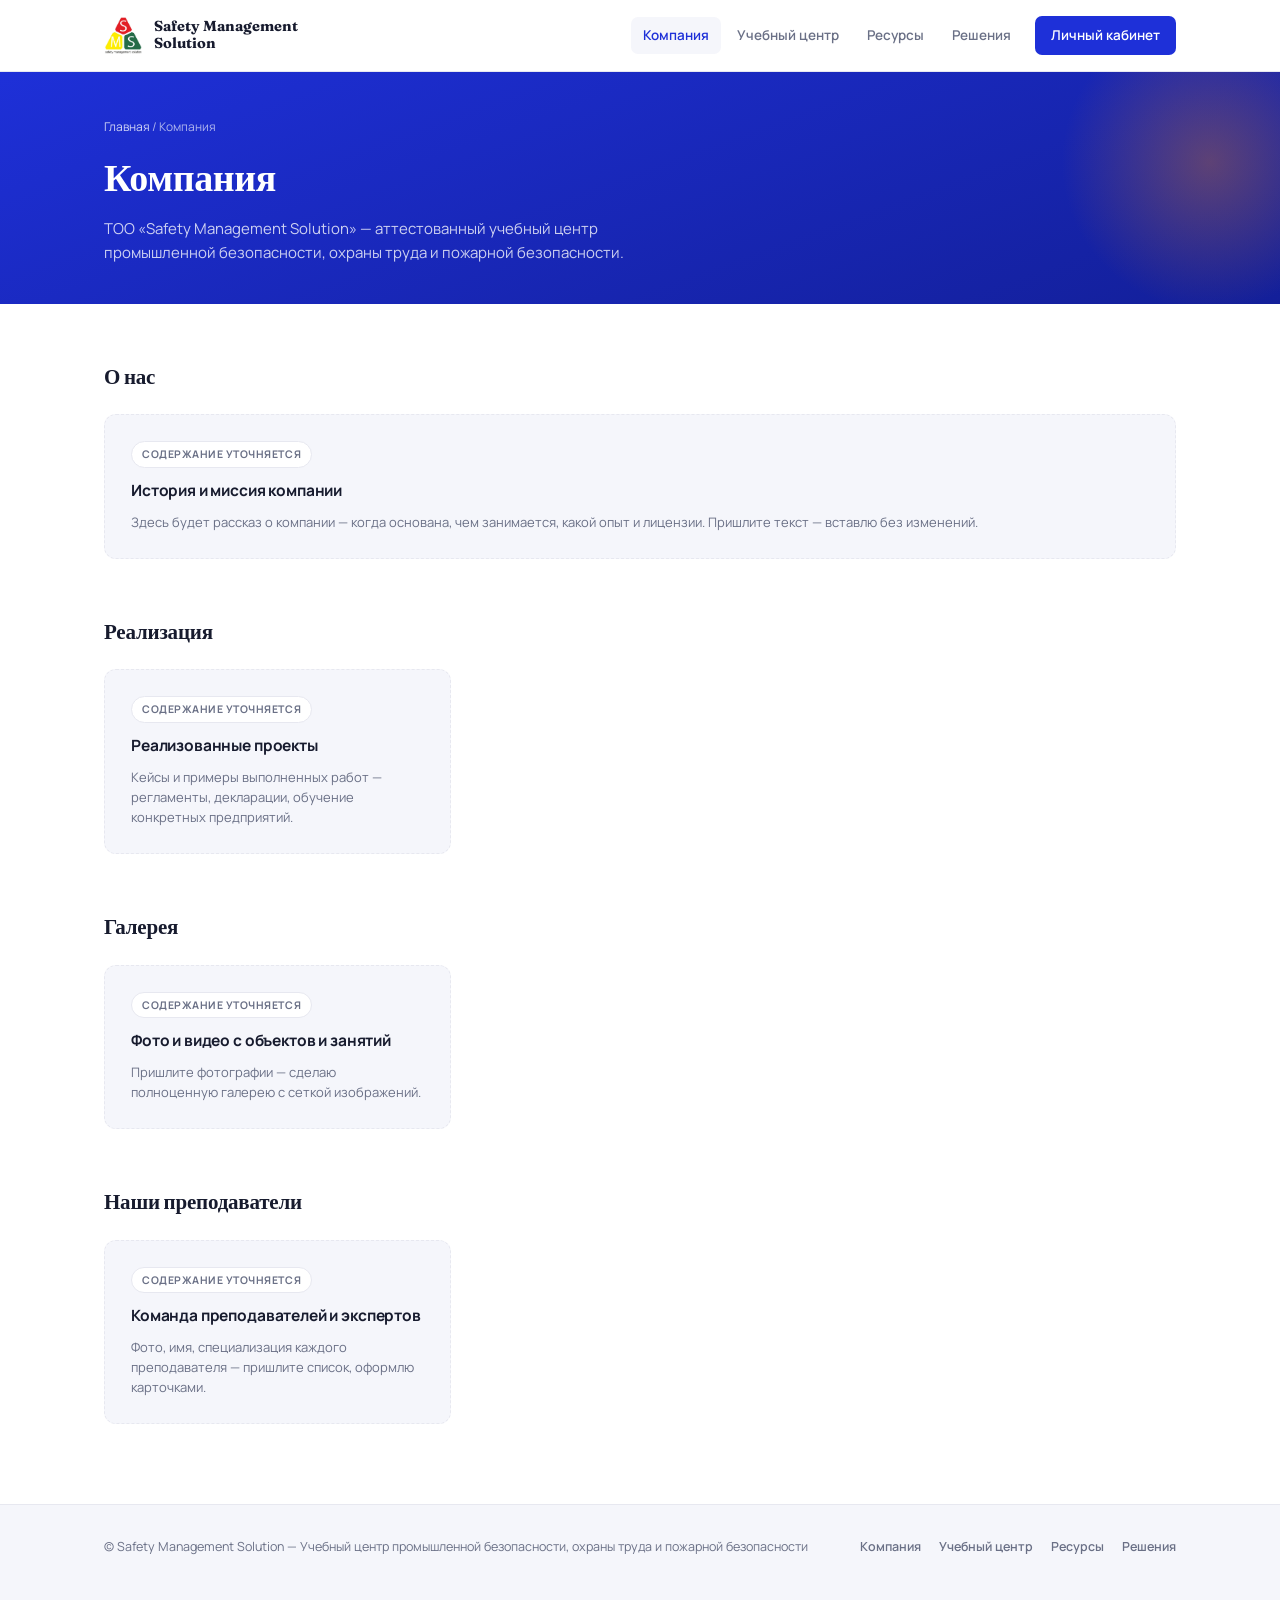
==== company.html @ e5820cb4 "Add files via upload" ====
<!DOCTYPE html>
<html lang="ru">
<head>
<meta charset="UTF-8">
<meta name="viewport" content="width=device-width, initial-scale=1.0">
<title>Компания — Safety Management Solution</title>
<link rel="preconnect" href="https://fonts.googleapis.com">
<link rel="preconnect" href="https://fonts.gstatic.com" crossorigin>
<link href="https://fonts.googleapis.com/css2?family=Manrope:wght@400;500;600;700;800&family=Fraunces:opsz,wght@9..144,600;9..144,700&display=swap" rel="stylesheet">
<link rel="stylesheet" href="styles.css">
</head>
<body>

<header>
  <div class="wrap">
    <a class="brand" href="index.html">
      <img class="brand-mark" src="logo.jpg" alt="Safety Management Solution">
      <span class="brand-name">Safety Management<br>Solution</span>
    </a>
    <button class="burger" onclick="document.querySelector('nav.main-nav').classList.toggle('open')" aria-label="Меню">
      <svg viewBox="0 0 24 24" fill="none" stroke="currentColor" stroke-width="2"><path d="M3 6h18M3 12h18M3 18h18" stroke-linecap="round"/></svg>
    </button>
    <nav class="main-nav">
      <a href="company.html" class="active">Компания</a>
      <a href="courses.html">Учебный центр</a>
      <a href="resources.html">Ресурсы</a>
      <a href="solutions.html">Решения</a>
      <a class="nav-cta" href="https://cute-pithivier-b7ec21.netlify.app" target="_blank">Личный кабинет</a>
    </nav>
  </div>
</header>

<section class="page-hero">
  <div class="wrap">
    <div class="breadcrumb"><a href="index.html">Главная</a> / Компания</div>
    <h1>Компания</h1>
    <p>ТОО «Safety Management Solution» — аттестованный учебный центр промышленной безопасности, охраны труда и пожарной безопасности.</p>
  </div>
</section>

<main class="wrap">

  <div class="content-section">
    <div class="content-section-head"><h2>О нас</h2></div>
    <div class="placeholder-card">
      <span class="tag">Содержание уточняется</span>
      <h3>История и миссия компании</h3>
      <p>Здесь будет рассказ о компании — когда основана, чем занимается, какой опыт и лицензии. Пришлите текст — вставлю без изменений.</p>
    </div>
  </div>

  <div class="content-section">
    <div class="content-section-head"><h2>Реализация</h2></div>
    <div class="placeholder-grid">
      <div class="placeholder-card">
        <span class="tag">Содержание уточняется</span>
        <h3>Реализованные проекты</h3>
        <p>Кейсы и примеры выполненных работ — регламенты, декларации, обучение конкретных предприятий.</p>
      </div>
    </div>
  </div>

  <div class="content-section">
    <div class="content-section-head"><h2>Галерея</h2></div>
    <div class="placeholder-grid">
      <div class="placeholder-card">
        <span class="tag">Содержание уточняется</span>
        <h3>Фото и видео с объектов и занятий</h3>
        <p>Пришлите фотографии — сделаю полноценную галерею с сеткой изображений.</p>
      </div>
    </div>
  </div>

  <div class="content-section">
    <div class="content-section-head"><h2>Наши преподаватели</h2></div>
    <div class="placeholder-grid">
      <div class="placeholder-card">
        <span class="tag">Содержание уточняется</span>
        <h3>Команда преподавателей и экспертов</h3>
        <p>Фото, имя, специализация каждого преподавателя — пришлите список, оформлю карточками.</p>
      </div>
    </div>
  </div>

</main>

<footer>
  <div class="wrap">
    <p>© Safety Management Solution — Учебный центр промышленной безопасности, охраны труда и пожарной безопасности</p>
    <div class="foot-links">
      <a href="company.html">Компания</a>
      <a href="courses.html">Учебный центр</a>
      <a href="resources.html">Ресурсы</a>
      <a href="solutions.html">Решения</a>
    </div>
  </div>
</footer>

</body>
</html>
---- styles.css ----
/* ============================================================
   Safety Management Solution — общий стиль сайта
   Один файл на все страницы: index, courses, company, resources, solutions
   ============================================================ */

:root {
  --blue: #1E30D8;
  --blue-deep: #131F99;
  --orange: #F5820A;
  --orange-soft: #FFEAD1;
  --ink: #171B2E;
  --muted: #6A7086;
  --line: #E7E8F0;
  --paper: #FFFFFF;
  --cloud: #F5F6FB;
  --ready: #1C9A5B;
  --ready-bg: #E4F7ED;
  --pending: #E07A1C;
  --pending-bg: #FEF1E2;
}
* { box-sizing: border-box; }
html { scroll-behavior: smooth; }
body { margin: 0; background: var(--paper); color: var(--ink); font-family: 'Manrope', sans-serif; line-height: 1.55; }
h1, h2, h3, .display { font-family: 'Fraunces', serif; font-weight: 700; letter-spacing: -0.01em; }
a { color: inherit; }
.wrap { max-width: 1120px; margin: 0 auto; padding: 0 24px; }
::selection { background: var(--orange-soft); }

/* ---------- header / nav ---------- */
header { border-bottom: 1px solid var(--line); padding: 16px 0; position: sticky; top: 0; background: rgba(255,255,255,0.94); backdrop-filter: blur(10px); z-index: 30; }
header .wrap { display: flex; align-items: center; justify-content: space-between; gap: 12px; }
.brand { display: flex; align-items: center; gap: 12px; text-decoration: none; }
.brand-mark { width: 38px; height: 38px; flex-shrink: 0; object-fit: contain; }
.brand-name { font-family: 'Fraunces', serif; font-size: 14.5px; font-weight: 700; line-height: 1.2; color: var(--ink); }

nav.main-nav { display: flex; align-items: center; gap: 4px; }
nav.main-nav > a { font-size: 13.5px; color: var(--muted); text-decoration: none; font-weight: 600; padding: 8px 12px; border-radius: 7px; }
nav.main-nav > a:hover, nav.main-nav > a.active { color: var(--blue); background: var(--cloud); }
.nav-cta { background: var(--blue) !important; color: #fff !important; padding: 9px 16px !important; margin-left: 8px; }
.nav-cta:hover { background: var(--blue-deep) !important; }
.burger { display: none; background: none; border: none; cursor: pointer; padding: 6px; }
.burger svg { width: 24px; height: 24px; color: var(--ink); }

@media (max-width: 860px) {
  nav.main-nav { display: none; position: absolute; top: 100%; left: 0; right: 0; background: #fff; border-bottom: 1px solid var(--line); flex-direction: column; align-items: stretch; padding: 10px; box-shadow: 0 12px 24px rgba(23,27,46,0.08); }
  nav.main-nav.open { display: flex; }
  nav.main-nav > a { padding: 12px 14px; }
  .nav-cta { margin-left: 0; text-align: center; }
  .burger { display: block; }
}

/* ---------- page header (for sub-pages) ---------- */
.page-hero { padding: 46px 0 40px; background: linear-gradient(160deg, var(--blue) 0%, var(--blue-deep) 100%); color: #fff; position: relative; overflow: hidden; }
.page-hero::before { content: ""; position: absolute; top: -60px; right: -80px; width: 300px; height: 300px; border-radius: 50%; background: radial-gradient(circle, rgba(245,130,10,0.32) 0%, transparent 70%); }
.page-hero .wrap { position: relative; }
.breadcrumb { font-size: 12px; color: rgba(255,255,255,0.65); margin-bottom: 12px; }
.breadcrumb a { text-decoration: none; color: rgba(255,255,255,0.8); }
.page-hero h1 { color: #fff; font-size: clamp(26px, 3.6vw, 38px); margin: 0 0 10px; }
.page-hero p { color: rgba(255,255,255,0.78); font-size: 15px; max-width: 560px; margin: 0; }

/* ---------- hero (home) ---------- */
.hero { padding: 64px 0 60px; position: relative; overflow: hidden; background: linear-gradient(160deg, var(--blue) 0%, var(--blue-deep) 100%); color: #fff; }
.hero::before { content: ""; position: absolute; top: -60px; right: -80px; width: 340px; height: 340px; border-radius: 50%; background: radial-gradient(circle, rgba(245,130,10,0.35) 0%, transparent 70%); }
.hero-grid { display: grid; grid-template-columns: 1.4fr 0.6fr; gap: 40px; align-items: center; position: relative; }
.hero-eyebrow { display: inline-flex; align-items: center; gap: 8px; font-size: 12px; font-weight: 700; letter-spacing: 0.05em; text-transform: uppercase; color: var(--orange); background: rgba(245,130,10,0.16); padding: 6px 13px; border-radius: 20px; margin-bottom: 20px; }
.hero h1 { font-size: clamp(26px, 3.6vw, 40px); line-height: 1.16; margin: 0 0 18px; color: #fff; }
.hero h1 em { font-style: normal; color: var(--orange); }
.hero p.lede { font-size: 16px; color: rgba(255,255,255,0.82); max-width: 500px; margin: 0; }
.hero-stats { display: flex; gap: 36px; margin-top: 36px; flex-wrap: wrap; }
.hero-stat .num { font-family: 'Fraunces', serif; font-size: 28px; color: var(--orange); display: block; }
.hero-stat .label { font-size: 11.5px; color: rgba(255,255,255,0.7); }
.hero-badge { background: rgba(255,255,255,0.08); border: 1px solid rgba(255,255,255,0.18); border-radius: 16px; padding: 26px; backdrop-filter: blur(6px); }
.hero-badge .lang-list { display: flex; flex-wrap: wrap; gap: 6px; margin-top: 12px; }
.hero-badge .lang-chip { font-size: 11px; font-weight: 700; background: rgba(255,255,255,0.14); padding: 4px 9px; border-radius: 6px; }
.hero-badge h3 { color: #fff; font-size: 14px; margin: 0 0 4px; }
.hero-badge p { color: rgba(255,255,255,0.7); font-size: 12.5px; margin: 0; }

/* ---------- section nav cards (home) ---------- */
.section-nav { margin-top: 60px; }
.section-nav-grid { display: grid; grid-template-columns: repeat(auto-fill, minmax(260px, 1fr)); gap: 16px; }
.section-card { background: var(--cloud); border: 1px solid var(--line); border-radius: 14px; padding: 24px; text-decoration: none; color: var(--ink); display: flex; flex-direction: column; gap: 12px; transition: transform 0.2s ease, box-shadow 0.2s ease, border-color 0.2s ease; }
.section-card:hover { transform: translateY(-3px); box-shadow: 0 14px 30px rgba(23,27,46,0.10); border-color: var(--blue); }
.section-card .icon { width: 42px; height: 42px; border-radius: 10px; display: flex; align-items: center; justify-content: center; background: var(--orange-soft); color: var(--orange); }
.section-card .icon svg { width: 21px; height: 21px; }
.section-card h3 { font-size: 16.5px; margin: 0; }
.section-card p { font-size: 13px; color: var(--muted); margin: 0; }
.section-card .go { font-size: 12.5px; font-weight: 700; color: var(--blue); margin-top: auto; }

/* ---------- legend ---------- */
.legend { display: flex; gap: 22px; padding: 28px 0 4px; flex-wrap: wrap; }
.legend-item { display: flex; align-items: center; gap: 8px; font-size: 12.5px; color: var(--muted); font-weight: 600; }
.dot { width: 8px; height: 8px; border-radius: 50%; }
.dot.ready { background: var(--ready); }
.dot.pending { background: var(--pending); }

/* ---------- category ---------- */
.category { margin-top: 56px; }
.category-head { display: flex; align-items: center; gap: 14px; margin-bottom: 4px; }
.category-icon { width: 40px; height: 40px; flex-shrink: 0; border-radius: 10px; display: flex; align-items: center; justify-content: center; background: var(--orange-soft); color: var(--orange); }
.category-icon svg { width: 20px; height: 20px; }
.category-head h2 { font-size: 21px; margin: 0; color: var(--ink); }
.category-head .count { font-size: 12px; color: var(--muted); margin-left: auto; white-space: nowrap; font-weight: 600; }
.category-desc { color: var(--muted); font-size: 13.5px; margin: 8px 0 22px 54px; }

.course-grid { display: grid; grid-template-columns: repeat(auto-fill, minmax(300px, 1fr)); gap: 16px; }
.course-card { background: var(--cloud); border: 1px solid var(--line); border-radius: 12px; padding: 22px; display: flex; flex-direction: column; gap: 13px; position: relative; transition: transform 0.2s ease, box-shadow 0.2s ease, border-color 0.2s ease; }
.course-card:hover { transform: translateY(-3px); box-shadow: 0 14px 30px rgba(23,27,46,0.10); border-color: var(--blue); }
.course-card.is-ready { background: #fff; border-color: rgba(28,154,91,0.25); }
.course-card.is-ready:hover { border-color: var(--ready); box-shadow: 0 14px 30px rgba(28,154,91,0.14); }
.status-badge { align-self: flex-start; font-size: 10.5px; font-weight: 700; letter-spacing: 0.05em; text-transform: uppercase; padding: 4px 10px; border-radius: 20px; }
.status-badge.ready { color: var(--ready); background: var(--ready-bg); }
.status-badge.pending { color: var(--pending); background: var(--pending-bg); }
.course-title { font-size: 15px; font-weight: 700; line-height: 1.36; margin: 0; color: var(--ink); }
.course-hours { font-size: 11.5px; color: var(--blue); font-weight: 700; }
.course-actions { display: flex; gap: 8px; margin-top: auto; flex-wrap: wrap; }
.btn { font-family: 'Manrope', sans-serif; font-size: 12.5px; font-weight: 700; text-decoration: none; padding: 10px 15px; border-radius: 7px; display: inline-flex; align-items: center; gap: 6px; cursor: pointer; transition: all 0.15s ease; border: none; }
.btn-blue { background: var(--blue); color: #fff; }
.btn-blue:hover { background: var(--blue-deep); }
.btn-ghost { border: 1.5px solid var(--line); color: var(--ink); background: transparent; }
.btn-ghost:hover { border-color: var(--blue); color: var(--blue); }
.btn-disabled { border: 1.5px dashed var(--line); color: var(--muted); background: transparent; cursor: default; }

/* ---------- content placeholder blocks (Компания / Ресурсы / Решения) ---------- */
.content-section { margin-top: 56px; }
.content-section-head { display: flex; align-items: center; gap: 14px; margin-bottom: 22px; }
.content-section-head h2 { font-size: 21px; margin: 0; }
.placeholder-card { background: var(--cloud); border: 1.5px dashed var(--line); border-radius: 12px; padding: 26px; display: flex; flex-direction: column; gap: 10px; }
.placeholder-card .tag { align-self: flex-start; font-size: 10.5px; font-weight: 700; letter-spacing: 0.05em; text-transform: uppercase; padding: 4px 10px; border-radius: 20px; color: var(--muted); background: #fff; border: 1px solid var(--line); }
.placeholder-card h3 { font-size: 15.5px; margin: 0; font-family: 'Manrope', sans-serif; font-weight: 700; }
.placeholder-card p { font-size: 13px; color: var(--muted); margin: 0; }
.placeholder-grid { display: grid; grid-template-columns: repeat(auto-fill, minmax(260px, 1fr)); gap: 16px; }

/* ---------- materials CTA block ---------- */
.materials-cta { margin-top: 64px; background: var(--ink); color: #fff; border-radius: 16px; padding: 36px; display: flex; justify-content: space-between; align-items: center; gap: 24px; flex-wrap: wrap; }
.materials-cta h3 { color: #fff; margin: 0 0 6px; font-size: 19px; }
.materials-cta p { color: rgba(255,255,255,0.65); margin: 0; font-size: 13.5px; max-width: 480px; }

/* ---------- footer ---------- */
footer { margin-top: 80px; border-top: 1px solid var(--line); padding: 32px 0 48px; background: var(--cloud); }
footer .wrap { display: flex; justify-content: space-between; align-items: center; flex-wrap: wrap; gap: 12px; }
footer p { font-size: 12.5px; color: var(--muted); margin: 0; }
footer .foot-links { display: flex; gap: 18px; flex-wrap: wrap; }
footer .foot-links a { font-size: 12.5px; color: var(--muted); text-decoration: none; font-weight: 600; }
footer .foot-links a:hover { color: var(--blue); }

@media (max-width: 760px) {
  .hero-grid { grid-template-columns: 1fr; }
  .category-desc { margin-left: 0; }
}
@media (max-width: 600px) {
  .hero, .page-hero { padding: 40px 0 34px; }
  .course-grid, .placeholder-grid, .section-nav-grid { grid-template-columns: 1fr; }
  .materials-cta { flex-direction: column; align-items: flex-start; text-align: left; }
}
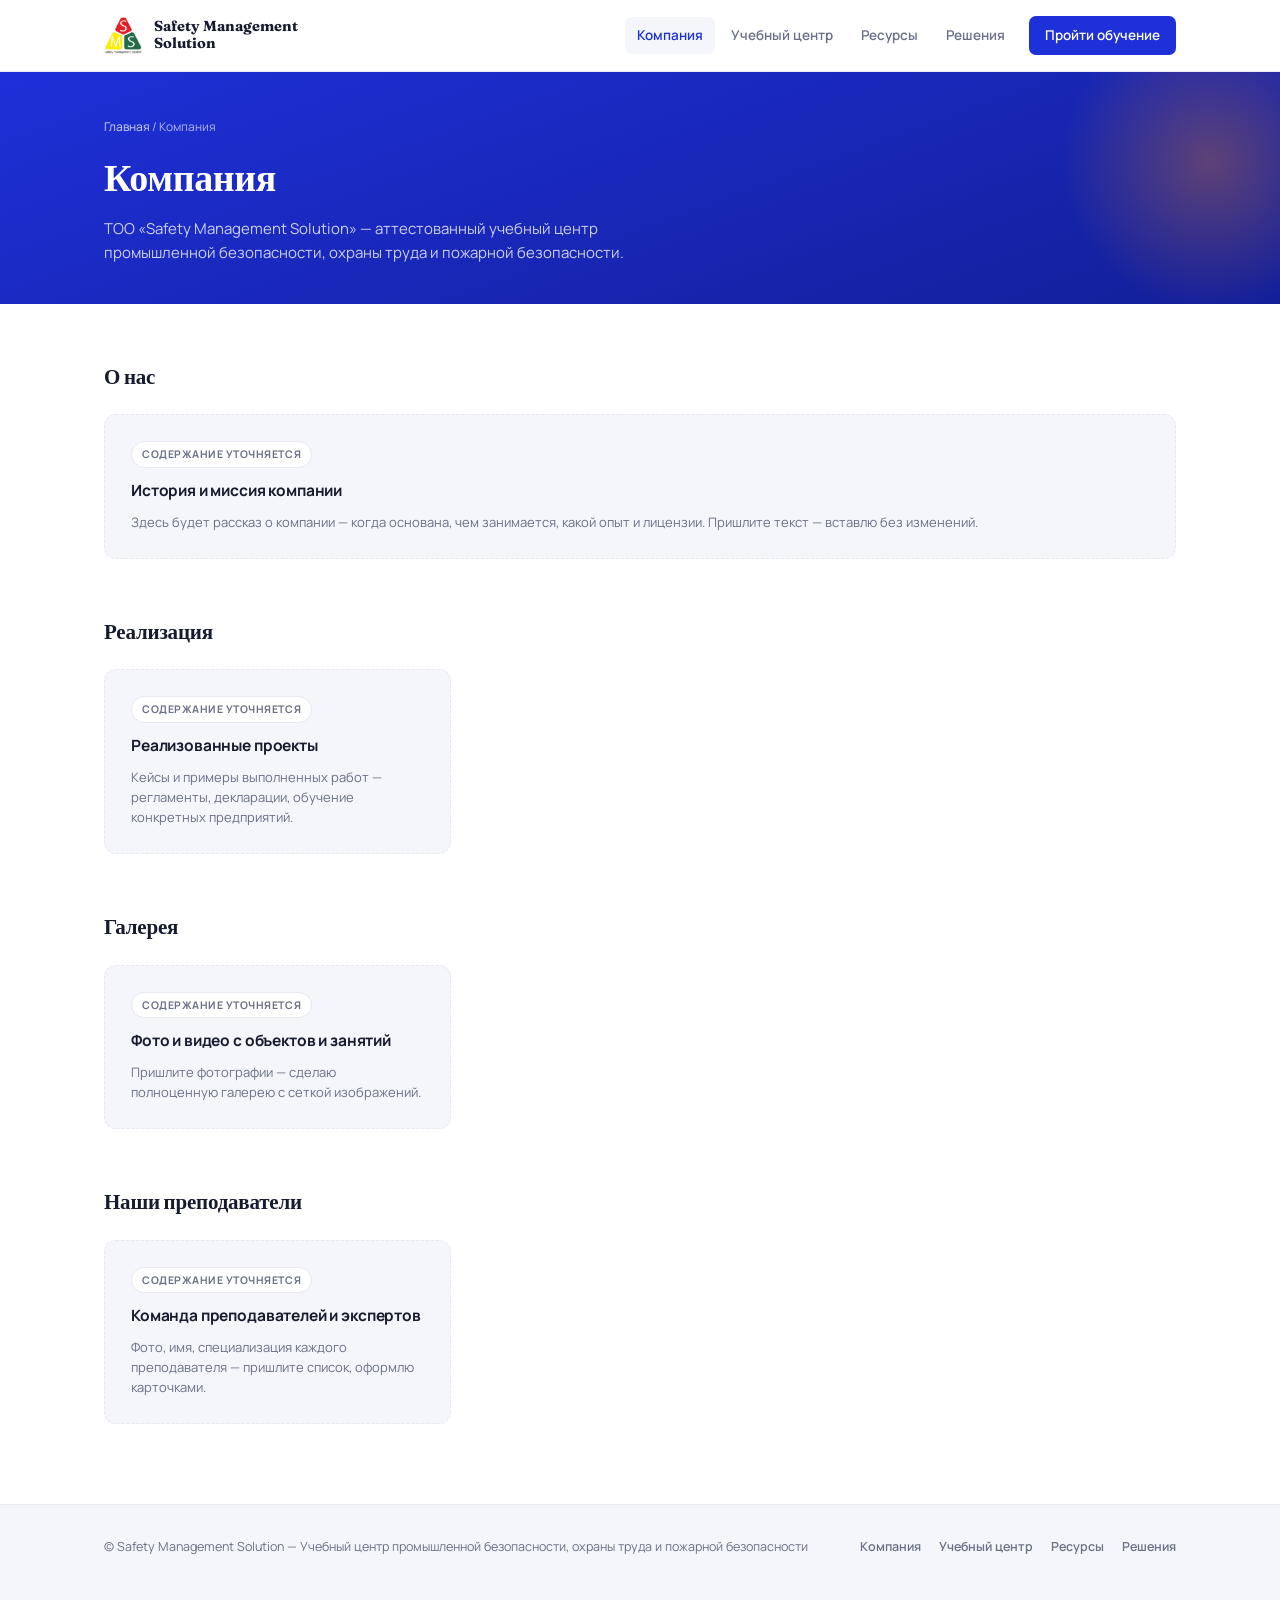
==== commit 6255585b: "Update company.html" ====
--- a/company.html
+++ b/company.html
@@ -25,7 +25,7 @@
       <a href="courses.html">Учебный центр</a>
       <a href="resources.html">Ресурсы</a>
       <a href="solutions.html">Решения</a>
-      <a class="nav-cta" href="https://cute-pithivier-b7ec21.netlify.app" target="_blank">Личный кабинет</a>
+      <a class="nav-cta" href="courses.html">Пройти обучение</a>
     </nav>
   </div>
 </header>
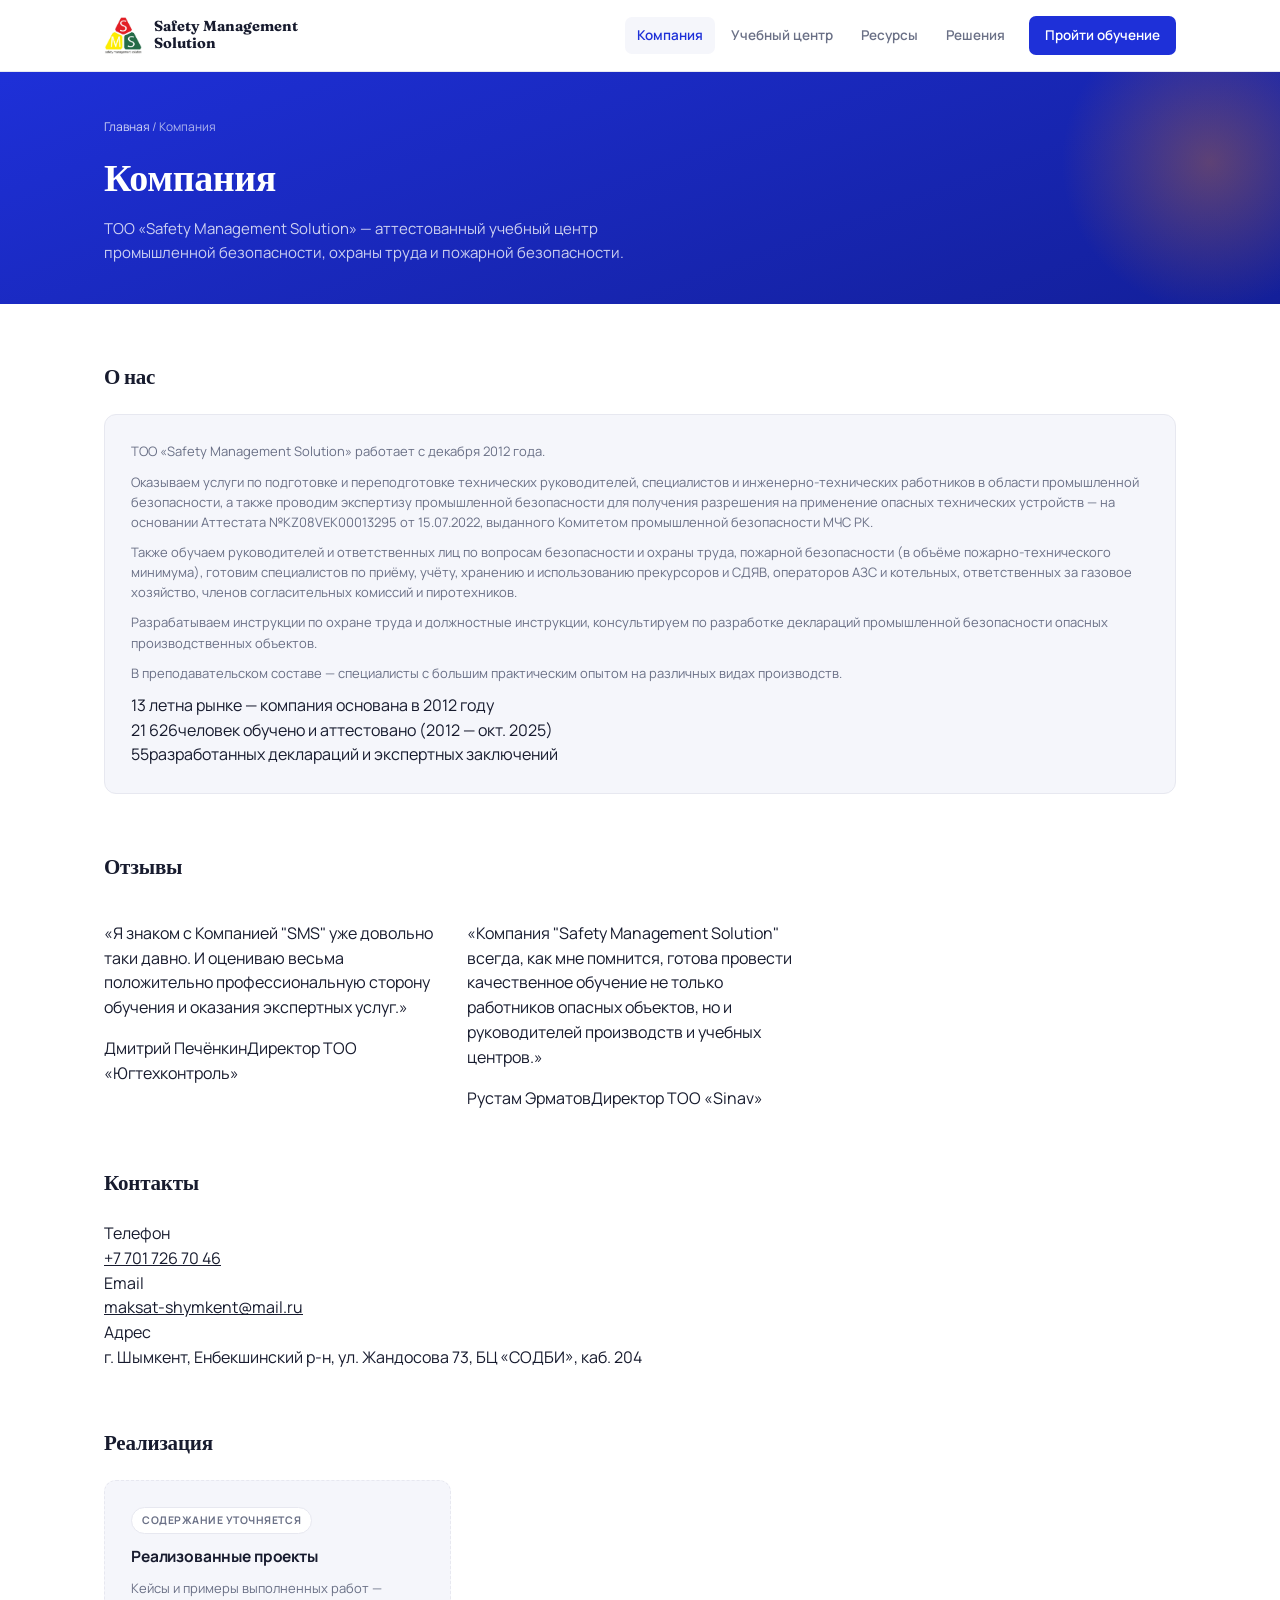
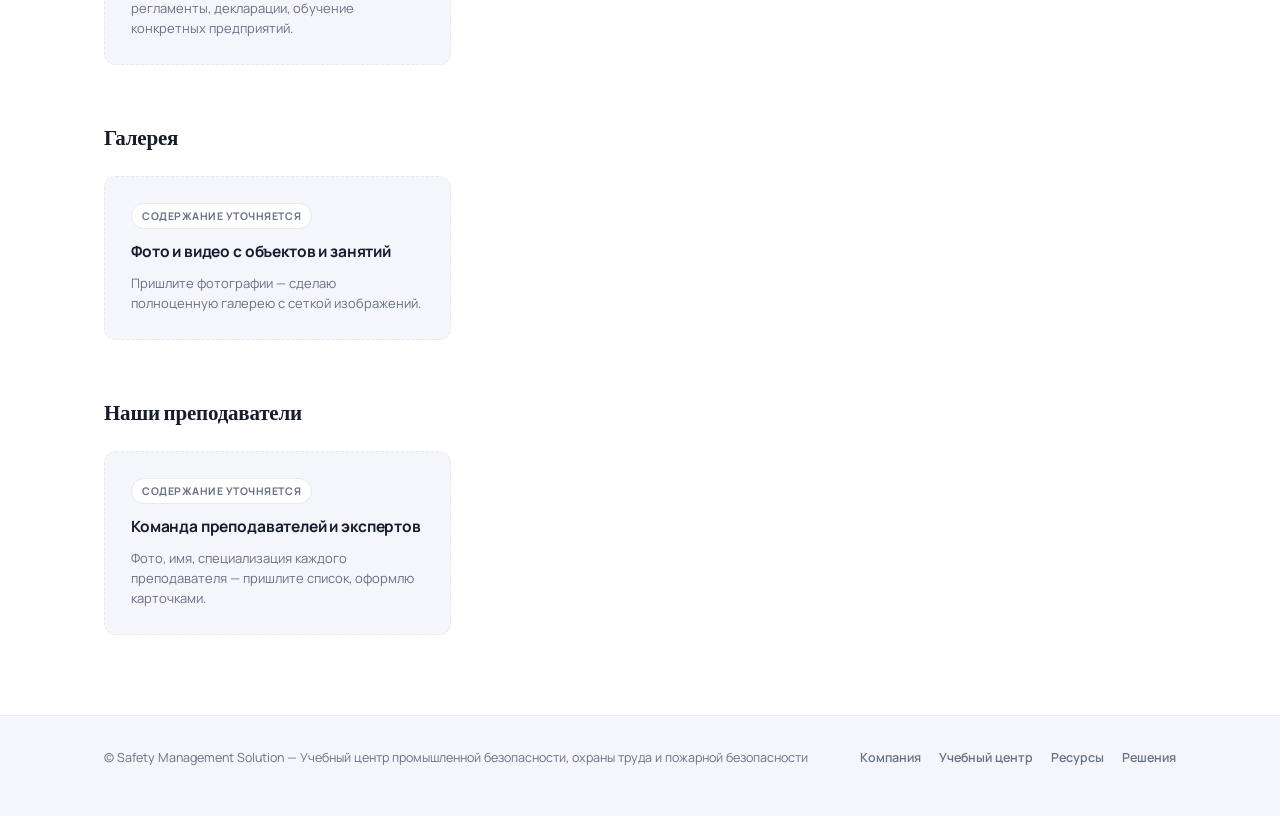
==== commit c4486029: "Update company.html" ====
--- a/company.html
+++ b/company.html
@@ -42,10 +42,40 @@
 
   <div class="content-section">
     <div class="content-section-head"><h2>О нас</h2></div>
-    <div class="placeholder-card">
-      <span class="tag">Содержание уточняется</span>
-      <h3>История и миссия компании</h3>
-      <p>Здесь будет рассказ о компании — когда основана, чем занимается, какой опыт и лицензии. Пришлите текст — вставлю без изменений.</p>
+    <div class="placeholder-card" style="border-style:solid;">
+      <p>ТОО «Safety Management Solution» работает с декабря 2012 года.</p>
+      <p>Оказываем услуги по подготовке и переподготовке технических руководителей, специалистов и инженерно-технических работников в области промышленной безопасности, а также проводим экспертизу промышленной безопасности для получения разрешения на применение опасных технических устройств — на основании Аттестата №KZ08VEK00013295 от 15.07.2022, выданного Комитетом промышленной безопасности МЧС РК.</p>
+      <p>Также обучаем руководителей и ответственных лиц по вопросам безопасности и охраны труда, пожарной безопасности (в объёме пожарно-технического минимума), готовим специалистов по приёму, учёту, хранению и использованию прекурсоров и СДЯВ, операторов АЗС и котельных, ответственных за газовое хозяйство, членов согласительных комиссий и пиротехников.</p>
+      <p>Разрабатываем инструкции по охране труда и должностные инструкции, консультируем по разработке деклараций промышленной безопасности опасных производственных объектов.</p>
+      <p>В преподавательском составе — специалисты с большим практическим опытом на различных видах производств.</p>
+      <div class="about-stats">
+        <div class="about-stat"><span class="num">13 лет</span><span class="label">на рынке — компания основана в 2012 году</span></div>
+        <div class="about-stat"><span class="num">21 626</span><span class="label">человек обучено и аттестовано (2012 — окт. 2025)</span></div>
+        <div class="about-stat"><span class="num">55</span><span class="label">разработанных деклараций и экспертных заключений</span></div>
+      </div>
+    </div>
+  </div>
+
+  <div class="content-section">
+    <div class="content-section-head"><h2>Отзывы</h2></div>
+    <div class="placeholder-grid">
+      <div class="testimonial-card">
+        <p class="quote">«Я знаком с Компанией "SMS" уже довольно таки давно. И оцениваю весьма положительно профессиональную сторону обучения и оказания экспертных услуг.»</p>
+        <div class="testimonial-author"><span class="name">Дмитрий Печёнкин</span><span class="role">Директор ТОО «Югтехконтроль»</span></div>
+      </div>
+      <div class="testimonial-card">
+        <p class="quote">«Компания "Safety Management Solution" всегда, как мне помнится, готова провести качественное обучение не только работников опасных объектов, но и руководителей производств и учебных центров.»</p>
+        <div class="testimonial-author"><span class="name">Рустам Эрматов</span><span class="role">Директор ТОО «Sinav»</span></div>
+      </div>
+    </div>
+  </div>
+
+  <div class="content-section">
+    <div class="content-section-head"><h2>Контакты</h2></div>
+    <div class="contact-grid">
+      <div class="contact-item"><div class="label">Телефон</div><a href="tel:+77017267046">+7 701 726 70 46</a></div>
+      <div class="contact-item"><div class="label">Email</div><a href="mailto:maksat-shymkent@mail.ru">maksat-shymkent@mail.ru</a></div>
+      <div class="contact-item"><div class="label">Адрес</div><span class="value">г. Шымкент, Енбекшинский р-н, ул. Жандосова 73, БЦ «СОДБИ», каб. 204</span></div>
     </div>
   </div>
 
--- a/styles.css
+++ b/styles.css
@@ -38,6 +38,8 @@
 nav.main-nav > a:hover, nav.main-nav > a.active { color: var(--blue); background: var(--cloud); }
 .nav-cta { background: var(--blue) !important; color: #fff !important; padding: 9px 16px !important; margin-left: 8px; }
 .nav-cta:hover { background: var(--blue-deep) !important; }
+.lang-switcher { margin-left: 10px; border: 1.5px solid var(--line); border-radius: 7px; padding: 7px 10px; font-family: 'Manrope', sans-serif; font-size: 12.5px; font-weight: 700; color: var(--ink); background: #fff; cursor: pointer; }
+.lang-switcher:hover { border-color: var(--blue); }
 .burger { display: none; background: none; border: none; cursor: pointer; padding: 6px; }
 .burger svg { width: 24px; height: 24px; color: var(--ink); }
 
@@ -119,6 +121,9 @@
 .btn-ghost { border: 1.5px solid var(--line); color: var(--ink); background: transparent; }
 .btn-ghost:hover { border-color: var(--blue); color: var(--blue); }
 .btn-disabled { border: 1.5px dashed var(--line); color: var(--muted); background: transparent; cursor: default; }
+.course-materials-list { font-size: 11.5px; color: var(--muted); display: flex; flex-wrap: wrap; gap: 4px; align-items: center; padding-top: 4px; border-top: 1px dashed var(--line); }
+.course-materials-list a { color: var(--blue); text-decoration: none; font-weight: 700; }
+.course-materials-list a:hover { text-decoration: underline; }
 
 /* ---------- content placeholder blocks (Компания / Ресурсы / Решения) ---------- */
 .content-section { margin-top: 56px; }
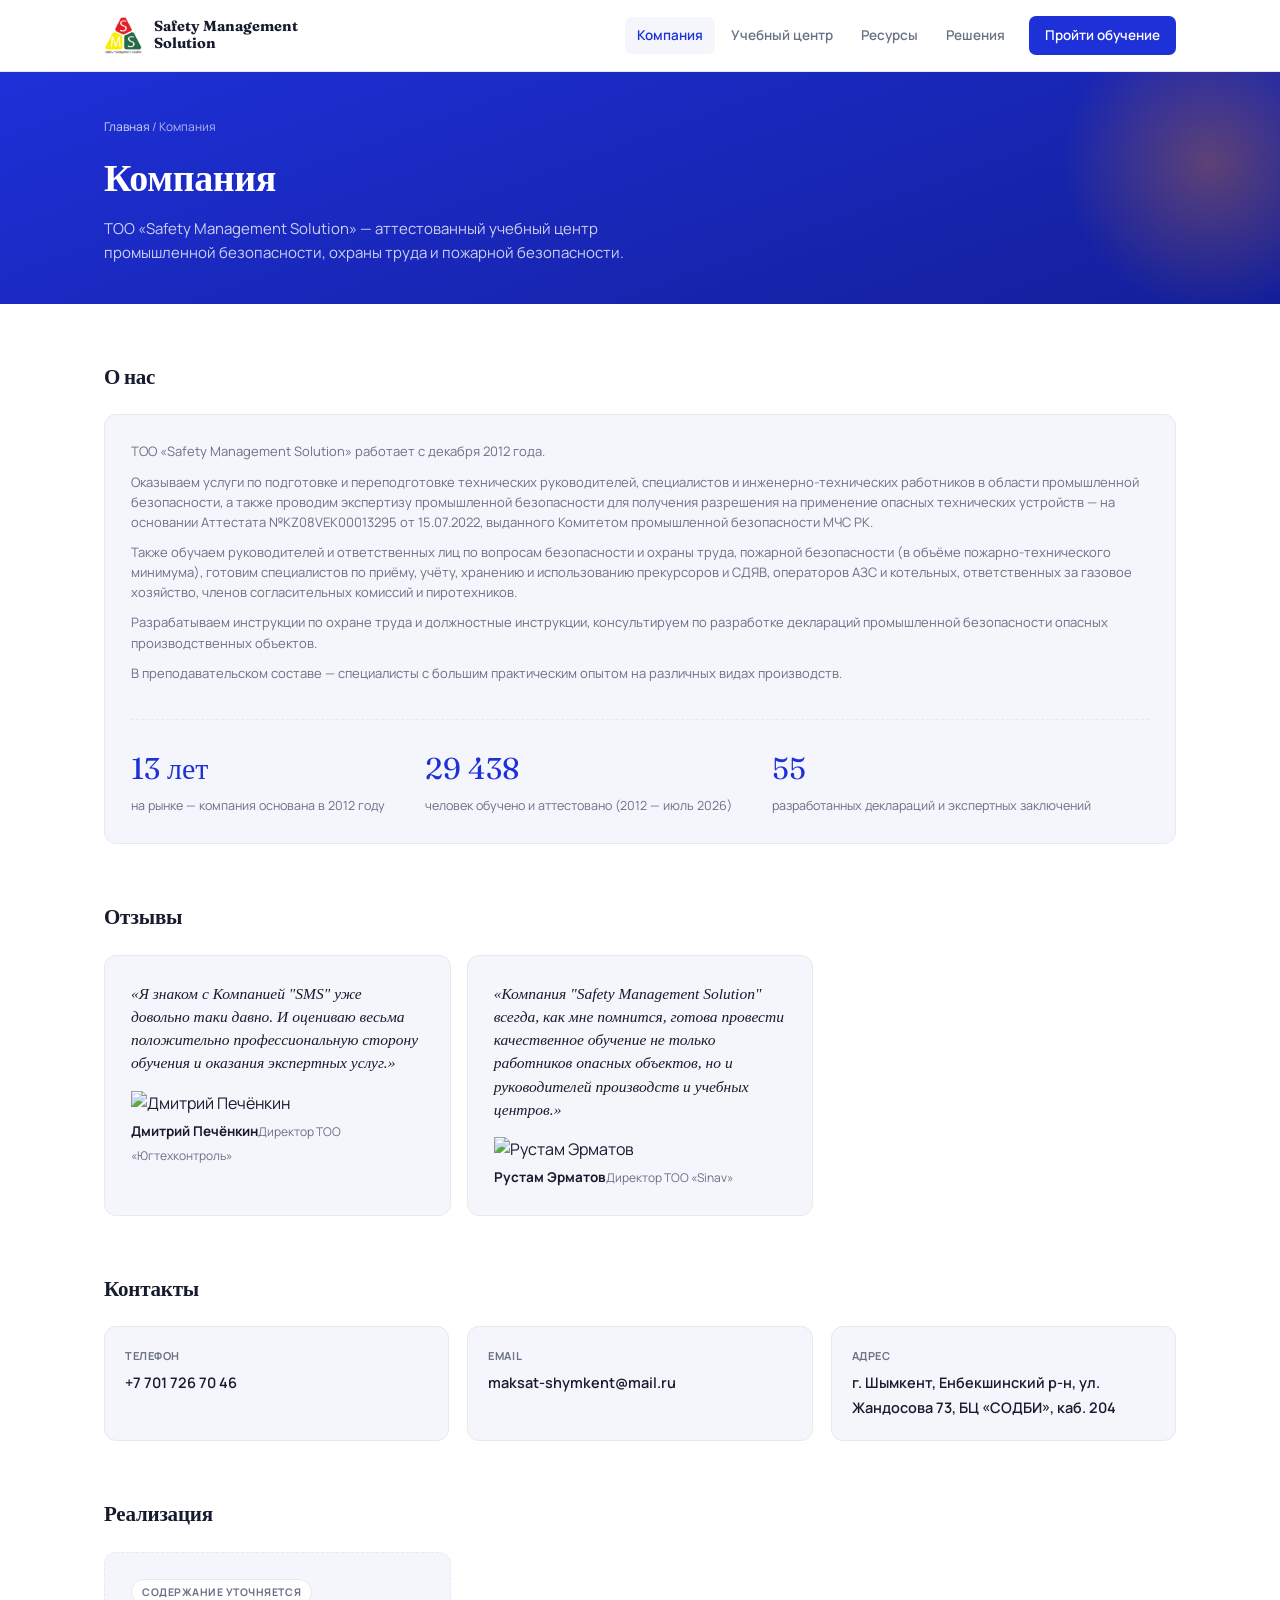
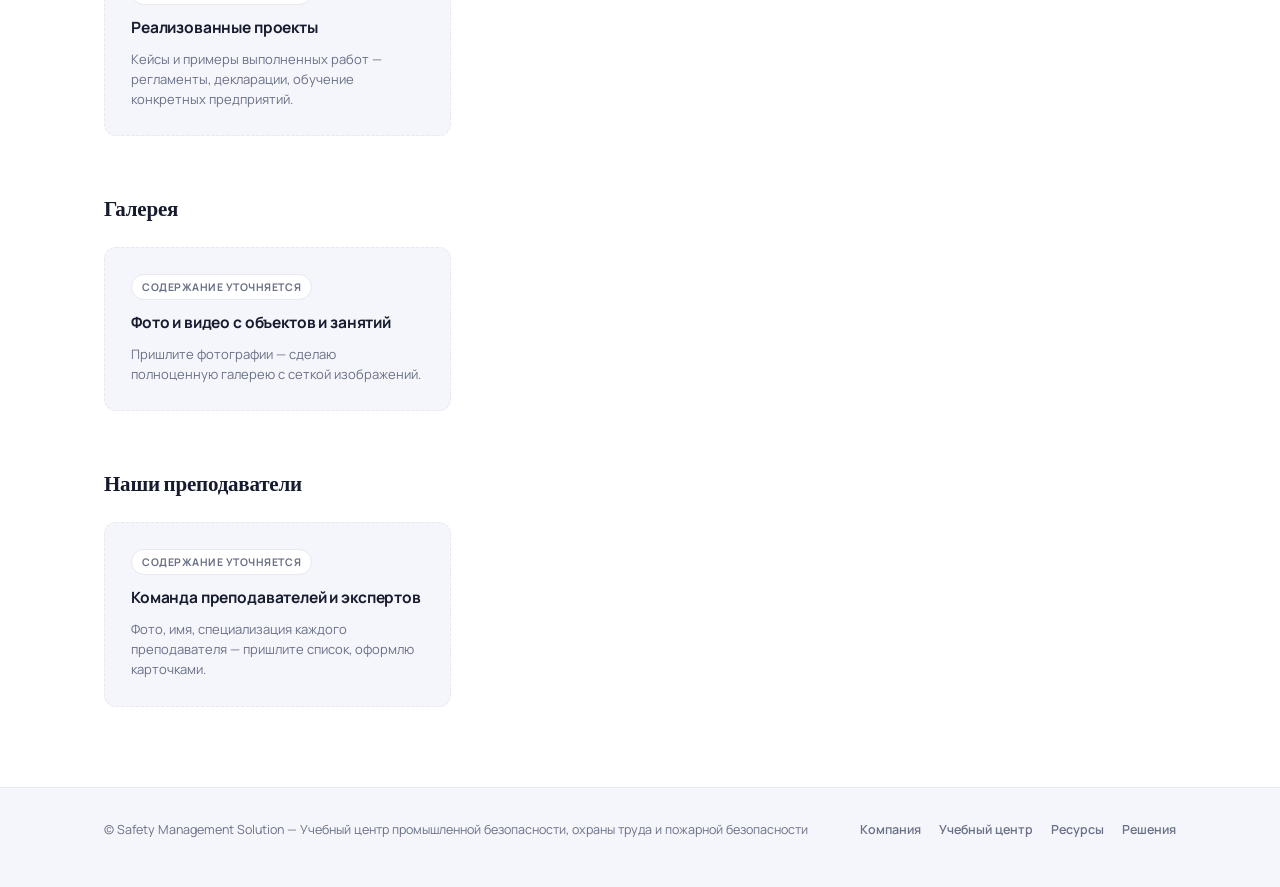
==== commit 6c94bb57: "Update company.html" ====
--- a/company.html
+++ b/company.html
@@ -50,7 +50,7 @@
       <p>В преподавательском составе — специалисты с большим практическим опытом на различных видах производств.</p>
       <div class="about-stats">
         <div class="about-stat"><span class="num">13 лет</span><span class="label">на рынке — компания основана в 2012 году</span></div>
-        <div class="about-stat"><span class="num">21 626</span><span class="label">человек обучено и аттестовано (2012 — окт. 2025)</span></div>
+        <div class="about-stat"><span class="num">29 438</span><span class="label">человек обучено и аттестовано (2012 — июль 2026)</span></div>
         <div class="about-stat"><span class="num">55</span><span class="label">разработанных деклараций и экспертных заключений</span></div>
       </div>
     </div>
@@ -61,11 +61,17 @@
     <div class="placeholder-grid">
       <div class="testimonial-card">
         <p class="quote">«Я знаком с Компанией "SMS" уже довольно таки давно. И оцениваю весьма положительно профессиональную сторону обучения и оказания экспертных услуг.»</p>
-        <div class="testimonial-author"><span class="name">Дмитрий Печёнкин</span><span class="role">Директор ТОО «Югтехконтроль»</span></div>
+        <div class="testimonial-author">
+          <img class="avatar" src="images/pechenkin.jpg" alt="Дмитрий Печёнкин">
+          <div class="info"><span class="name">Дмитрий Печёнкин</span><span class="role">Директор ТОО «Югтехконтроль»</span></div>
+        </div>
       </div>
       <div class="testimonial-card">
         <p class="quote">«Компания "Safety Management Solution" всегда, как мне помнится, готова провести качественное обучение не только работников опасных объектов, но и руководителей производств и учебных центров.»</p>
-        <div class="testimonial-author"><span class="name">Рустам Эрматов</span><span class="role">Директор ТОО «Sinav»</span></div>
+        <div class="testimonial-author">
+          <img class="avatar" src="images/ermatov.jpg" alt="Рустам Эрматов">
+          <div class="info"><span class="name">Рустам Эрматов</span><span class="role">Директор ТОО «Sinav»</span></div>
+        </div>
       </div>
     </div>
   </div>
--- a/styles.css
+++ b/styles.css
@@ -148,9 +148,32 @@
 footer .foot-links a { font-size: 12.5px; color: var(--muted); text-decoration: none; font-weight: 600; }
 footer .foot-links a:hover { color: var(--blue); }
 
+/* ---------- about stats (light bg version of hero-stat) ---------- */
+.about-stats { display: flex; gap: 40px; flex-wrap: wrap; margin-top: 26px; padding-top: 26px; border-top: 1px dashed var(--line); }
+.about-stat .num { font-family: 'Fraunces', serif; font-size: 30px; color: var(--blue); display: block; }
+.about-stat .label { font-size: 12.5px; color: var(--muted); max-width: 170px; }
+
+/* ---------- testimonials ---------- */
+.testimonial-card { background: var(--cloud); border: 1px solid var(--line); border-radius: 12px; padding: 26px; display: flex; flex-direction: column; gap: 16px; }
+.testimonial-card p.quote { font-family: 'Fraunces', serif; font-size: 15.5px; font-style: italic; color: var(--ink); margin: 0; line-height: 1.5; }
+.testimonial-author { display: flex; flex-direction: column; gap: 2px; }
+.testimonial-author .name { font-weight: 700; font-size: 13.5px; color: var(--ink); }
+.testimonial-author .role { font-size: 12px; color: var(--muted); }
+
+/* ---------- contact block ---------- */
+.contact-grid { display: grid; grid-template-columns: repeat(auto-fit, minmax(220px, 1fr)); gap: 18px; }
+.contact-item { background: var(--cloud); border: 1px solid var(--line); border-radius: 12px; padding: 20px; }
+.contact-item .label { font-size: 11px; text-transform: uppercase; letter-spacing: 0.05em; color: var(--muted); font-weight: 700; margin-bottom: 6px; }
+.contact-item a, .contact-item .value { font-size: 14.5px; color: var(--ink); font-weight: 600; text-decoration: none; }
+.contact-item a:hover { color: var(--blue); }
+.footer-contacts { display: flex; gap: 18px; flex-wrap: wrap; font-size: 12.5px; color: var(--muted); }
+.footer-contacts a { color: var(--muted); text-decoration: none; font-weight: 600; }
+.footer-contacts a:hover { color: var(--blue); }
+
 @media (max-width: 760px) {
   .hero-grid { grid-template-columns: 1fr; }
   .category-desc { margin-left: 0; }
+  .about-stats { gap: 24px; }
 }
 @media (max-width: 600px) {
   .hero, .page-hero { padding: 40px 0 34px; }
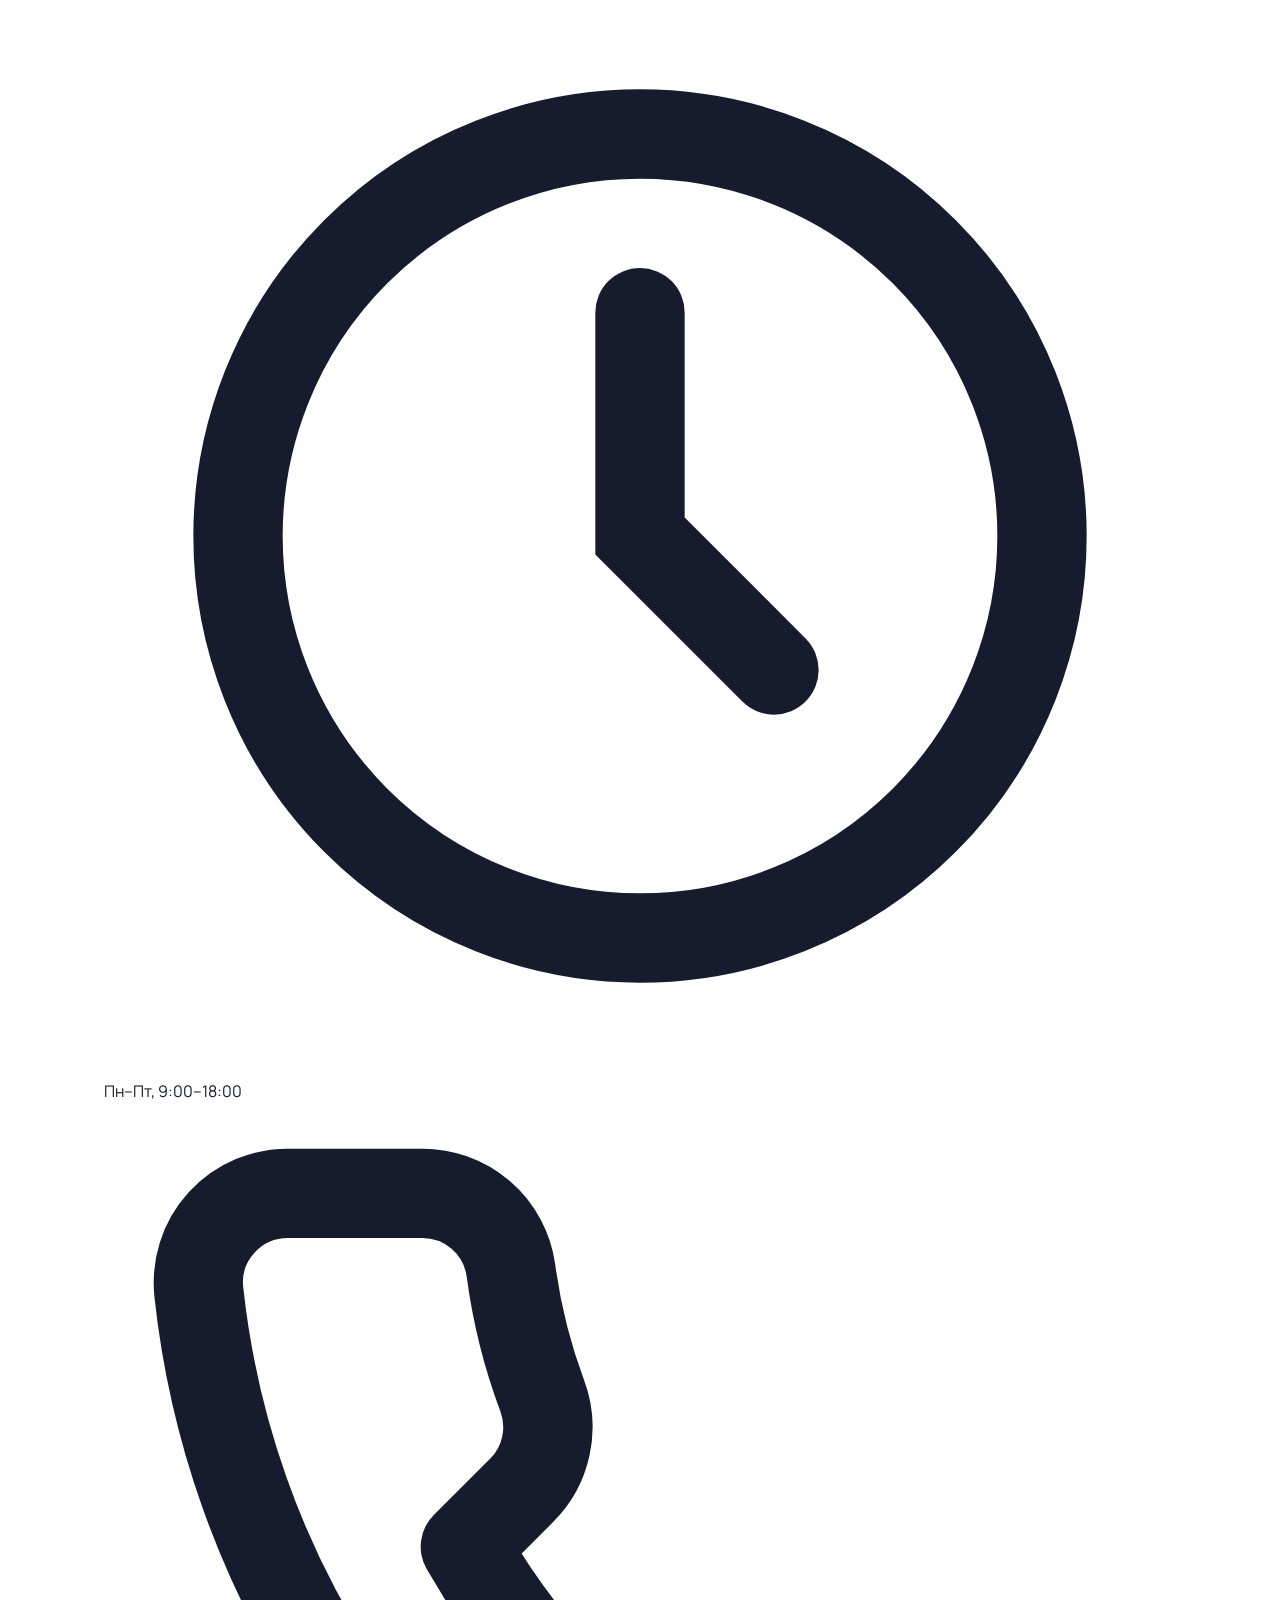
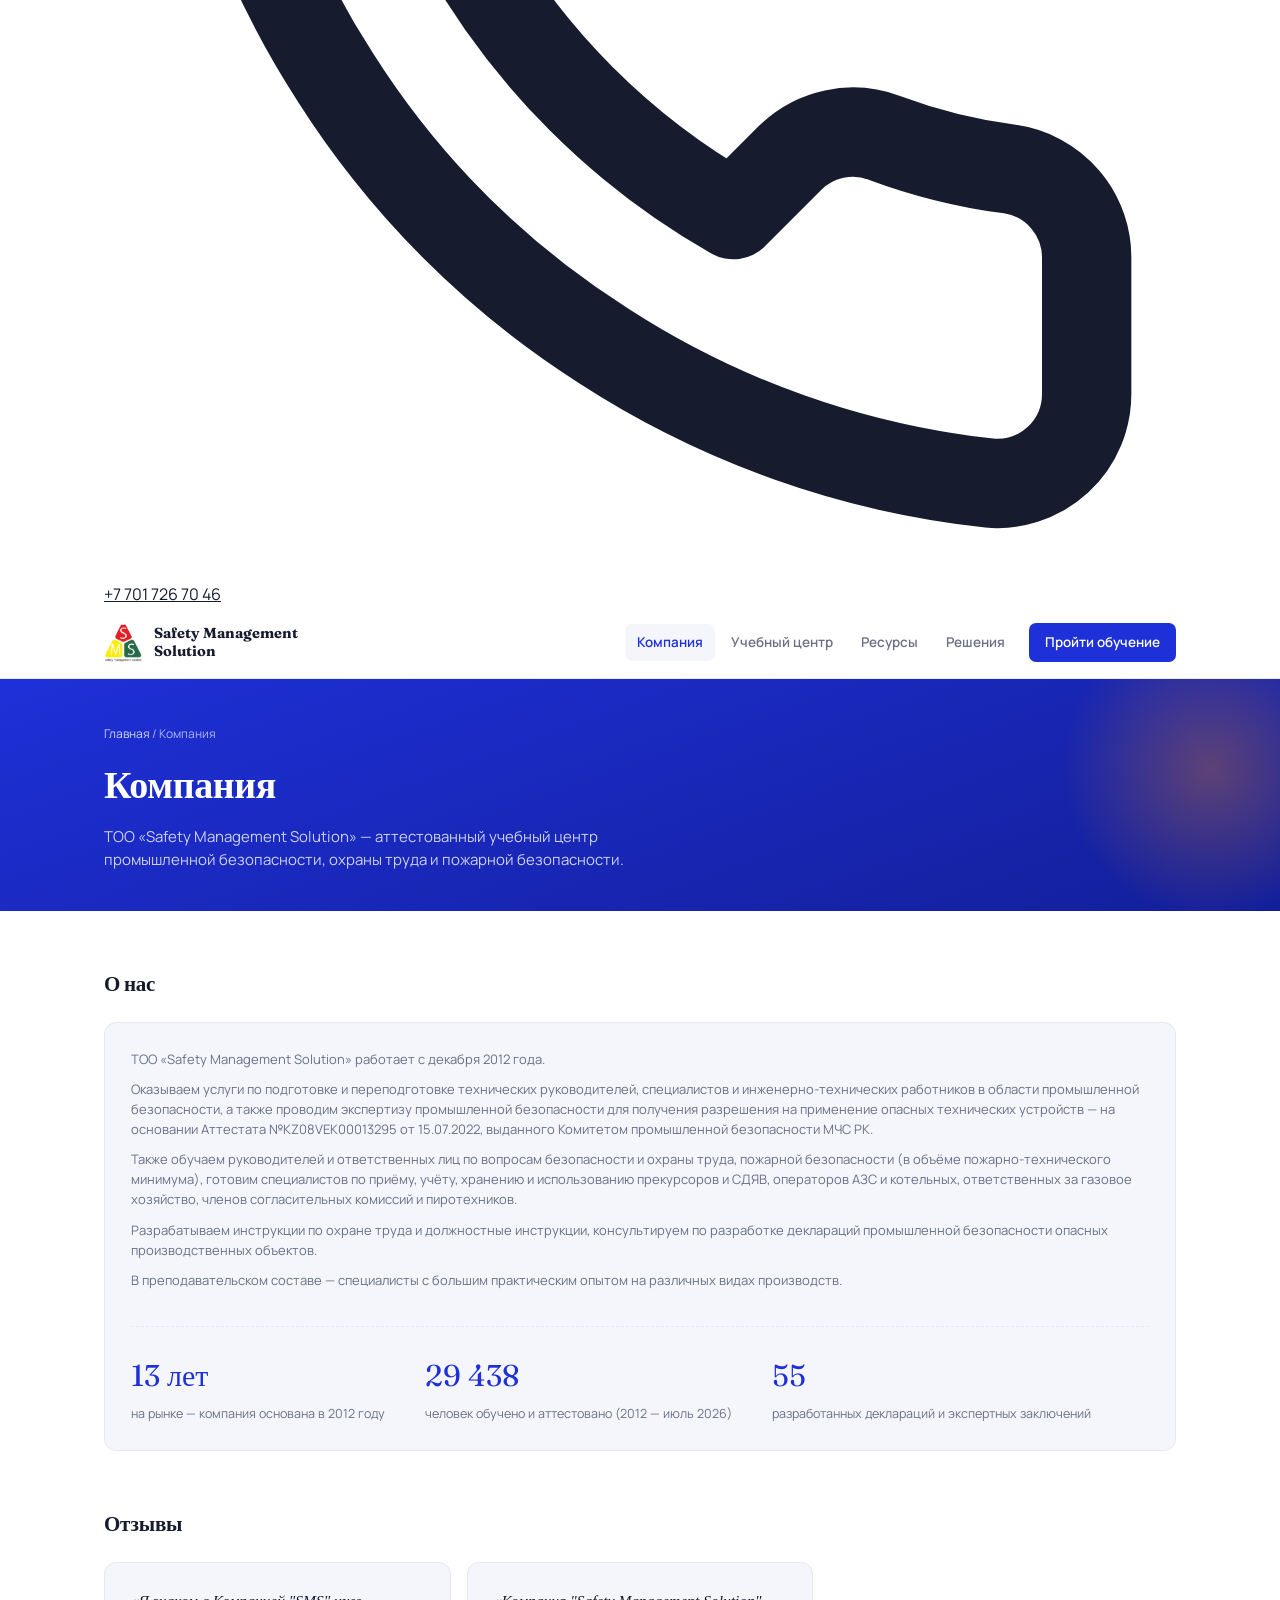
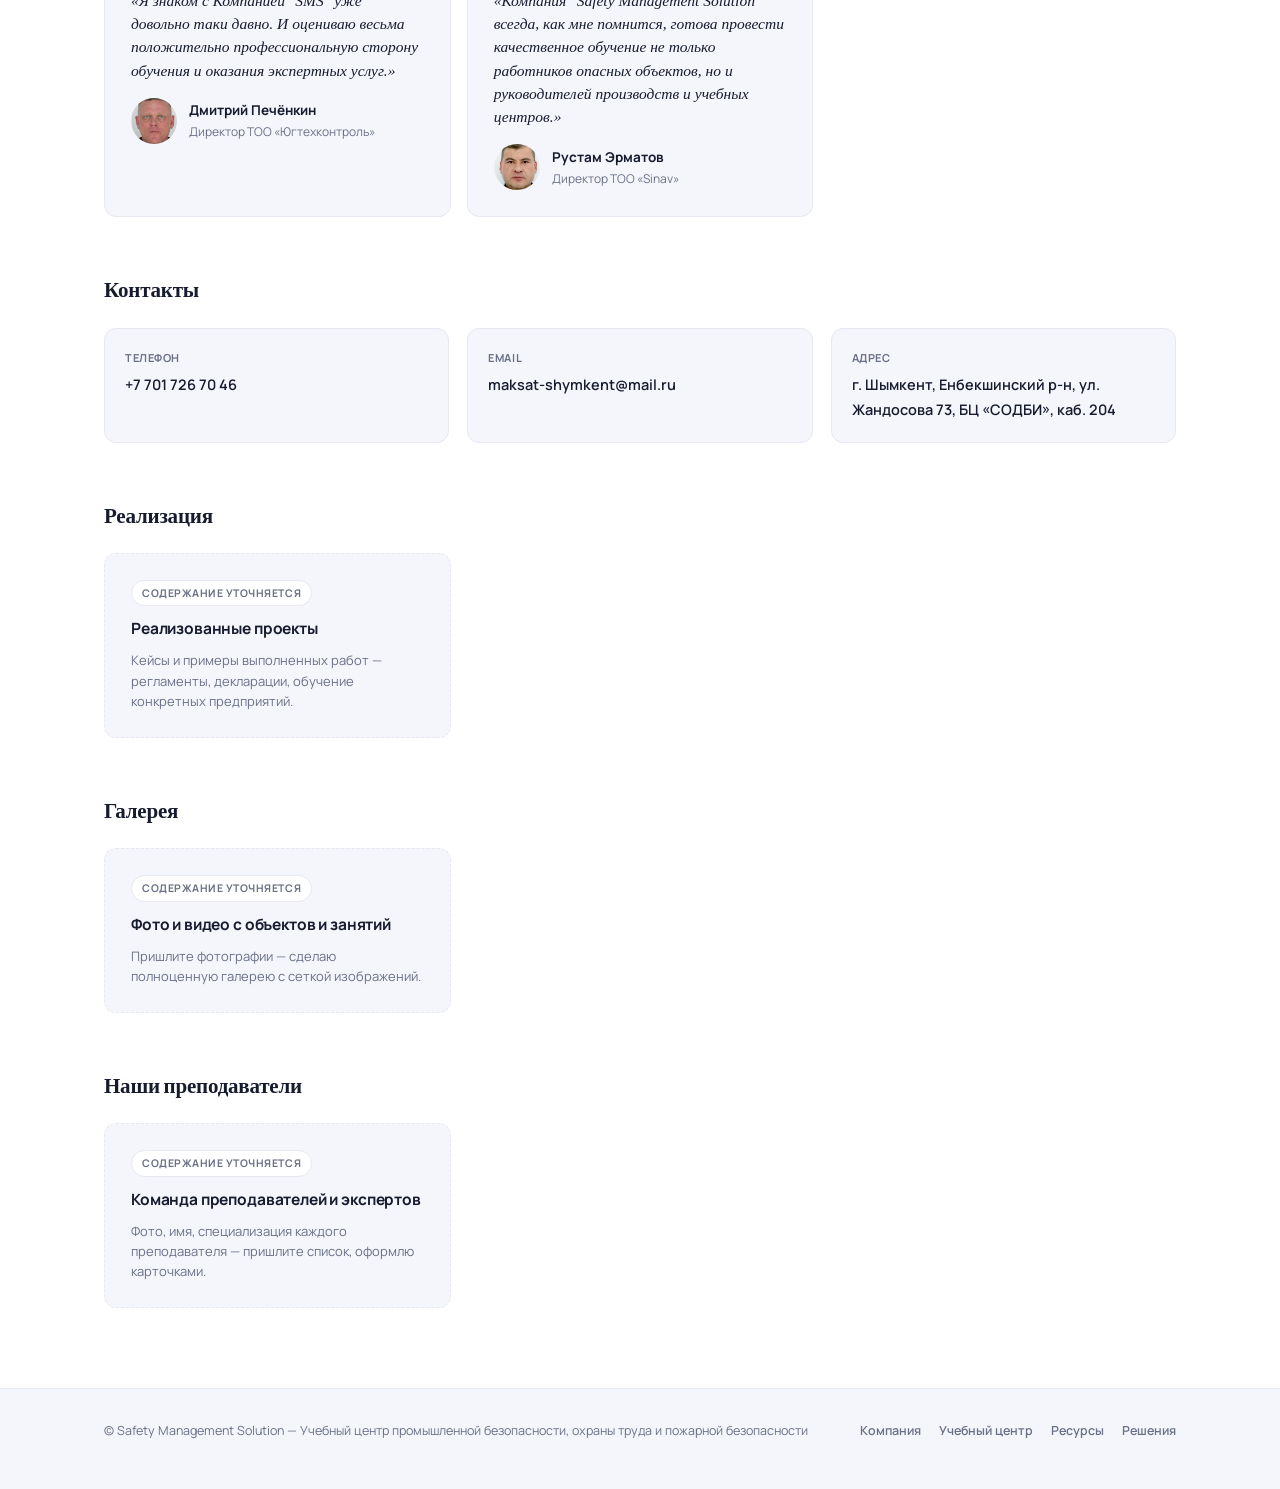
==== commit 0ac73d6c: "Update company.html" ====
--- a/company.html
+++ b/company.html
@@ -11,6 +11,12 @@
 </head>
 <body>
 
+<div class="topbar">
+  <div class="wrap">
+    <span class="hours"><svg viewBox="0 0 24 24" fill="none" stroke="currentColor" stroke-width="2"><circle cx="12" cy="12" r="9"/><path d="M12 7v5l3 3" stroke-linecap="round"/></svg>Пн–Пт, 9:00–18:00</span>
+    <a href="tel:+77017267046"><svg viewBox="0 0 24 24" fill="none" stroke="currentColor" stroke-width="2"><path d="M22 16.92v3a2 2 0 0 1-2.18 2 19.79 19.79 0 0 1-8.63-3.07 19.5 19.5 0 0 1-6-6 19.79 19.79 0 0 1-3.07-8.67A2 2 0 0 1 4.11 2h3a2 2 0 0 1 2 1.72c.127.96.361 1.903.7 2.81a2 2 0 0 1-.45 2.11L8.09 9.91a16 16 0 0 0 6 6l1.27-1.27a2 2 0 0 1 2.11-.45c.907.339 1.85.573 2.81.7A2 2 0 0 1 22 16.92z" stroke-linecap="round" stroke-linejoin="round"/></svg>+7 701 726 70 46</a>
+  </div>
+</div>
 <header>
   <div class="wrap">
     <a class="brand" href="index.html">
--- a/styles.css
+++ b/styles.css
@@ -156,7 +156,9 @@
 /* ---------- testimonials ---------- */
 .testimonial-card { background: var(--cloud); border: 1px solid var(--line); border-radius: 12px; padding: 26px; display: flex; flex-direction: column; gap: 16px; }
 .testimonial-card p.quote { font-family: 'Fraunces', serif; font-size: 15.5px; font-style: italic; color: var(--ink); margin: 0; line-height: 1.5; }
-.testimonial-author { display: flex; flex-direction: column; gap: 2px; }
+.testimonial-author { display: flex; align-items: center; gap: 12px; }
+.testimonial-author .avatar { width: 46px; height: 46px; border-radius: 50%; object-fit: cover; flex-shrink: 0; background: var(--line); }
+.testimonial-author .info { display: flex; flex-direction: column; gap: 2px; }
 .testimonial-author .name { font-weight: 700; font-size: 13.5px; color: var(--ink); }
 .testimonial-author .role { font-size: 12px; color: var(--muted); }
 
@@ -166,9 +168,73 @@
 .contact-item .label { font-size: 11px; text-transform: uppercase; letter-spacing: 0.05em; color: var(--muted); font-weight: 700; margin-bottom: 6px; }
 .contact-item a, .contact-item .value { font-size: 14.5px; color: var(--ink); font-weight: 600; text-decoration: none; }
 .contact-item a:hover { color: var(--blue); }
+/* ---------- article cards (Статьи по безопасности) ---------- */
+.article-card { background: var(--cloud); border: 1px solid var(--line); border-radius: 12px; padding: 24px; display: flex; flex-direction: column; gap: 10px; }
+.article-card h3 { font-size: 15.5px; margin: 0; line-height: 1.35; }
+.article-card p { font-size: 13px; color: var(--muted); margin: 0; }
+.article-meta { font-size: 11.5px; color: var(--muted); display: flex; gap: 10px; flex-wrap: wrap; }
+.article-card a.read-more { font-size: 12.5px; font-weight: 700; color: var(--blue); text-decoration: none; margin-top: auto; }
+.article-card a.read-more:hover { text-decoration: underline; }
+
+/* ---------- incident / emergency news cards ---------- */
+.incident-card { background: #fff; border: 1px solid var(--line); border-left: 4px solid var(--orange); border-radius: 10px; padding: 20px; display: flex; flex-direction: column; gap: 8px; }
+.incident-date { font-size: 11px; font-weight: 700; color: var(--orange); text-transform: uppercase; letter-spacing: 0.04em; }
+.incident-card h3 { font-size: 14.5px; margin: 0; }
+.incident-card p { font-size: 13px; color: var(--ink); margin: 0; line-height: 1.5; }
+.incident-casualties { font-size: 12.5px; font-weight: 700; }
+.incident-casualties.none { color: var(--ready); }
+.incident-casualties.some { color: var(--pending); }
+.incident-card a.source-link { font-size: 12px; color: var(--muted); text-decoration: none; margin-top: 4px; }
+.incident-card a.source-link:hover { color: var(--blue); }
+/* ---------- instruction cards (Инструкции по ТБ) ---------- */
+.instruction-card { background: var(--cloud); border: 1px solid var(--line); border-radius: 12px; padding: 22px; display: flex; flex-direction: column; gap: 8px; }
+.instruction-card h3 { font-size: 14.5px; margin: 0; }
+.instruction-card p { font-size: 13px; color: var(--muted); margin: 0; }
+.instruction-card a.read-more { font-size: 12.5px; font-weight: 700; color: var(--blue); text-decoration: none; margin-top: auto; }
+.instruction-card a.read-more:hover { text-decoration: underline; }
+
+/* ---------- normative base (Нормативная база) ---------- */
+.norm-lead { background: var(--ink); color: #fff; border-radius: 12px; padding: 22px 26px; display: flex; justify-content: space-between; align-items: center; gap: 16px; flex-wrap: wrap; margin-bottom: 18px; }
+.norm-lead h3 { color: #fff; font-size: 15.5px; margin: 0 0 4px; }
+.norm-lead p { color: rgba(255,255,255,0.65); font-size: 12.5px; margin: 0; max-width: 460px; }
+.norm-lead a { background: var(--orange); color: #fff; font-size: 12.5px; font-weight: 700; text-decoration: none; padding: 9px 16px; border-radius: 7px; white-space: nowrap; }
+.norm-grid { display: grid; grid-template-columns: repeat(auto-fit, minmax(260px, 1fr)); gap: 16px; }
+.norm-category-wide { grid-column: 1 / -1; }
+.norm-category.norm-category-wide ul { display: block; columns: 2; column-gap: 28px; }
+.norm-category.norm-category-wide ul li { display: block; break-inside: avoid; margin-bottom: 11px; }
+@media (max-width: 700px) { .norm-category.norm-category-wide ul { columns: 1; } }
+.norm-category { background: #fff; border: 1px solid var(--line); border-radius: 12px; padding: 22px; min-width: 0; }
+.norm-category h3 { font-size: 14.5px; margin: 0 0 14px; color: var(--blue); }
+.norm-category ul { list-style: none; margin: 0; padding: 0; display: flex; flex-direction: column; gap: 11px; }
+.norm-category li a { font-size: 13px; color: var(--ink); text-decoration: none; font-weight: 600; display: block; white-space: normal; overflow-wrap: break-word; word-break: break-word; line-height: 1.45; }
+.norm-category li a:hover { color: var(--blue); }
+.norm-category li .doc-meta { display: block; font-size: 11px; color: var(--muted); font-weight: 400; margin-top: 3px; }
+.norm-pending-list { list-style: none; margin: 14px 0 0; padding: 12px 0 0; border-top: 1px dashed var(--line); display: flex; flex-direction: column; gap: 9px; }
+.norm-pending-list li { font-size: 12.5px; color: var(--ink); font-weight: 500; padding-left: 14px; position: relative; }
+.norm-pending-list li::before { content: "·"; position: absolute; left: 0; color: var(--pending); font-weight: 700; }
+
+/* ---------- history article ---------- */
+.history-article { background: var(--cloud); border: 1px solid var(--line); border-radius: 14px; padding: 30px; }
+.history-article p { font-size: 14px; line-height: 1.7; color: var(--ink); margin: 0 0 16px; }
+.history-article p:last-child { margin-bottom: 0; }
+.history-callout { background: var(--orange-soft); border-left: 4px solid var(--orange); border-radius: 8px; padding: 16px 20px; margin: 20px 0; font-size: 13.5px; color: var(--ink); }
+.history-callout strong { color: var(--blue-deep); }
+.history-timeline { list-style: none; margin: 20px 0 0; padding: 0; border-top: 1px dashed var(--line); }
+.history-timeline li { padding: 14px 0; border-bottom: 1px dashed var(--line); display: flex; gap: 16px; }
+.history-timeline .year { font-family: 'Fraunces', serif; font-weight: 700; color: var(--blue); font-size: 15px; flex-shrink: 0; width: 56px; }
+.history-timeline .desc { font-size: 13.5px; color: var(--ink); line-height: 1.5; }
+
+/* ---------- video grid ---------- */
+.video-grid { display: grid; grid-template-columns: repeat(auto-fit, minmax(300px, 1fr)); gap: 20px; }
+.video-card { background: var(--cloud); border: 1px solid var(--line); border-radius: 12px; overflow: hidden; }
+.video-card .video-embed { position: relative; width: 100%; padding-top: 56.25%; background: #000; }
+.video-card .video-embed iframe { position: absolute; top: 0; left: 0; width: 100%; height: 100%; border: 0; }
+.video-card .video-info { padding: 16px 18px; }
+.video-card h3 { font-size: 13.5px; margin: 0; }
 .footer-contacts { display: flex; gap: 18px; flex-wrap: wrap; font-size: 12.5px; color: var(--muted); }
 .footer-contacts a { color: var(--muted); text-decoration: none; font-weight: 600; }
 .footer-contacts a:hover { color: var(--blue); }
+.section-note { font-size: 12.5px; color: var(--muted); margin: -14px 0 20px; }
 
 @media (max-width: 760px) {
   .hero-grid { grid-template-columns: 1fr; }
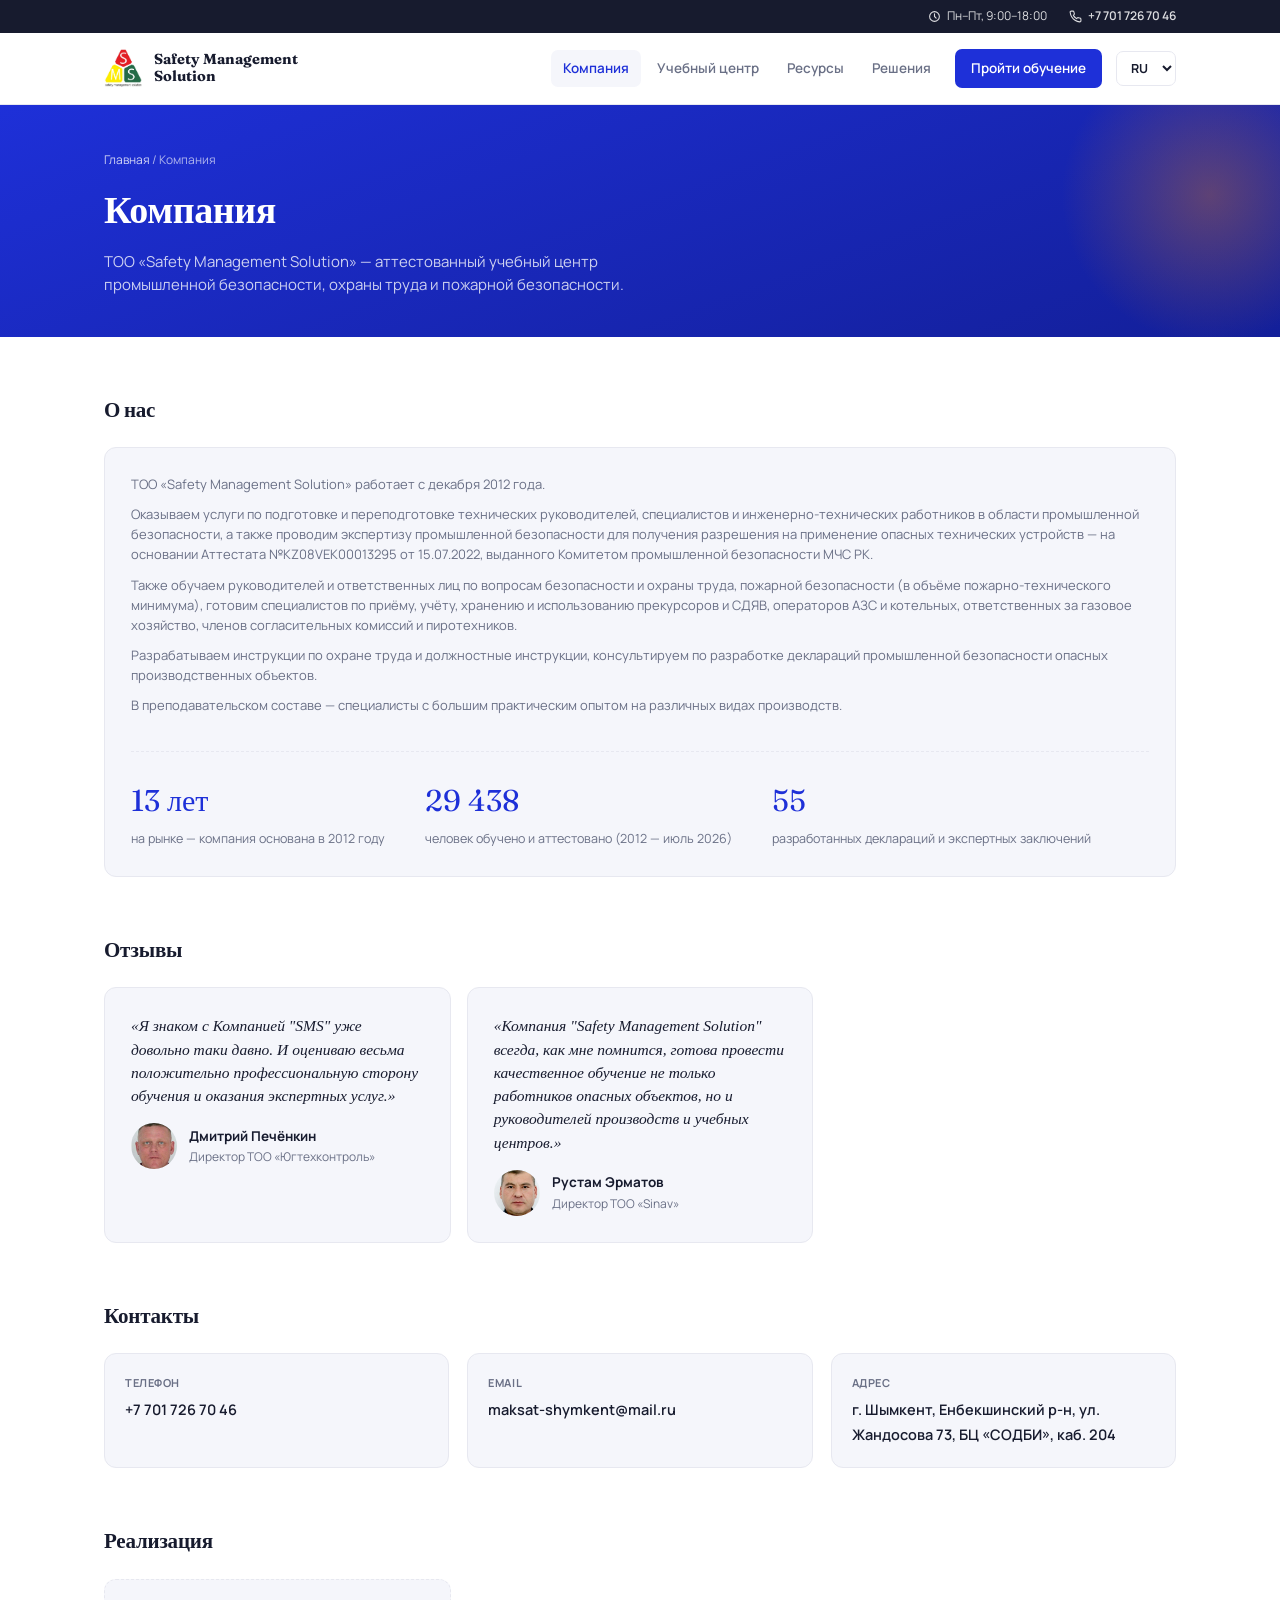
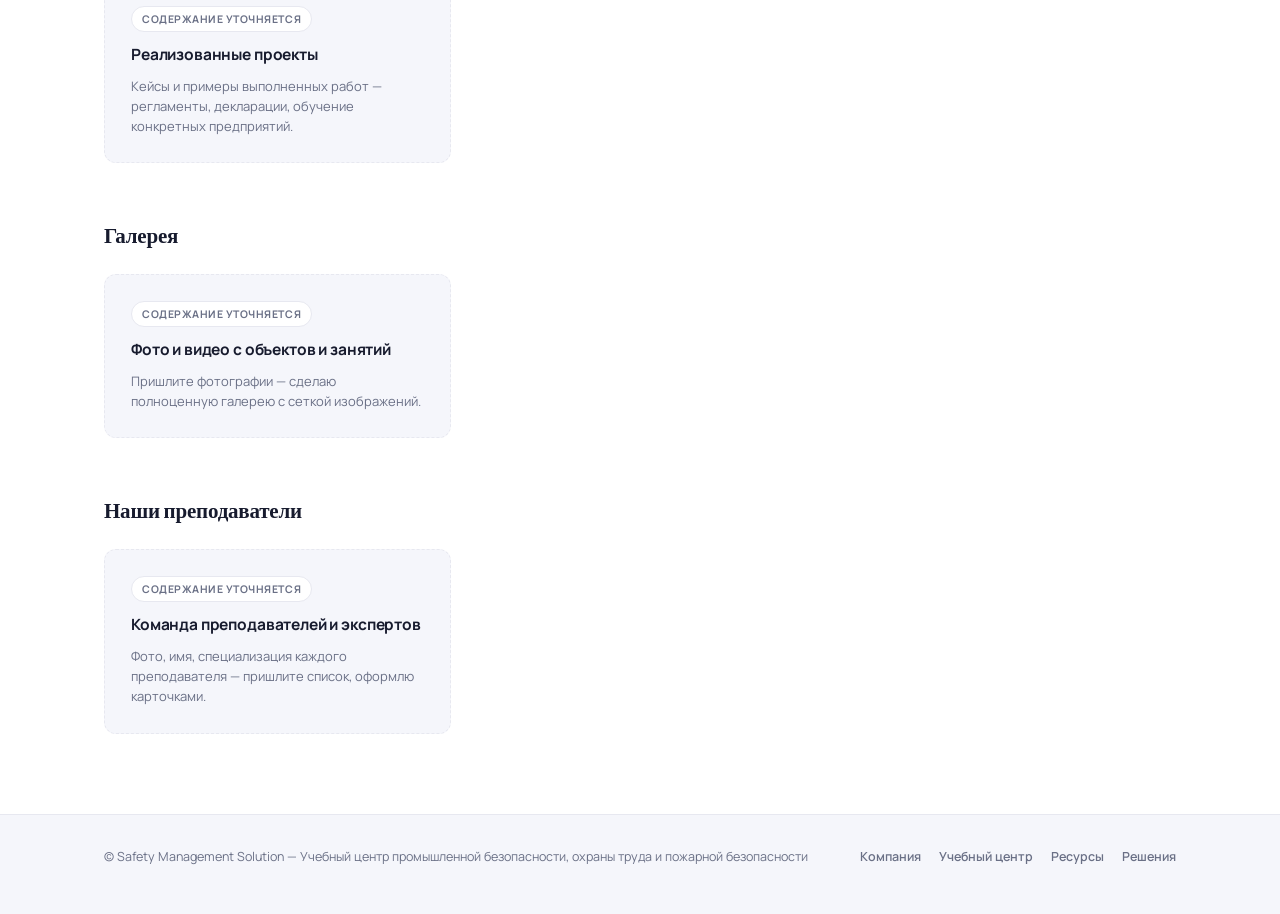
==== commit 0c7e50e4: "Update company.html" ====
--- a/company.html
+++ b/company.html
@@ -8,6 +8,18 @@
 <link rel="preconnect" href="https://fonts.gstatic.com" crossorigin>
 <link href="https://fonts.googleapis.com/css2?family=Manrope:wght@400;500;600;700;800&family=Fraunces:opsz,wght@9..144,600;9..144,700&display=swap" rel="stylesheet">
 <link rel="stylesheet" href="styles.css">
+<script src="i18n.js" defer></script>
+<script>
+(function(){
+  try {
+    fetch('https://anelina-backend-production.up.railway.app/track/pageview', {
+      method: 'POST',
+      headers: {'Content-Type':'application/json'},
+      body: JSON.stringify({page: location.pathname})
+    }).catch(function(){});
+  } catch(e) {}
+})();
+</script>
 </head>
 <body>
 
@@ -27,99 +39,110 @@
       <svg viewBox="0 0 24 24" fill="none" stroke="currentColor" stroke-width="2"><path d="M3 6h18M3 12h18M3 18h18" stroke-linecap="round"/></svg>
     </button>
     <nav class="main-nav">
-      <a href="company.html" class="active">Компания</a>
-      <a href="courses.html">Учебный центр</a>
-      <a href="resources.html">Ресурсы</a>
-      <a href="solutions.html">Решения</a>
-      <a class="nav-cta" href="courses.html">Пройти обучение</a>
+      <a href="company.html" class="active" data-i18n="nav_company">Компания</a>
+      <a href="courses.html" data-i18n="nav_courses">Учебный центр</a>
+      <a href="resources.html" data-i18n="nav_resources">Ресурсы</a>
+      <a href="solutions.html" data-i18n="nav_solutions">Решения</a>
+      <a class="nav-cta" href="courses.html" data-i18n="nav_cta">Пройти обучение</a>
+      <select id="langSwitcher" class="lang-switcher" onchange="applyLanguage(this.value)">
+        <option value="ru">RU</option>
+        <option value="kz">KZ</option>
+        <option value="en">EN</option>
+        <option value="tr">TR</option>
+        <option value="fr">FR</option>
+        <option value="de">DE</option>
+        <option value="uz">UZ</option>
+        <option value="kg">KG</option>
+        <option value="cn">CN</option>
+      </select>
     </nav>
   </div>
 </header>
 
 <section class="page-hero">
   <div class="wrap">
-    <div class="breadcrumb"><a href="index.html">Главная</a> / Компания</div>
-    <h1>Компания</h1>
-    <p>ТОО «Safety Management Solution» — аттестованный учебный центр промышленной безопасности, охраны труда и пожарной безопасности.</p>
+    <div class="breadcrumb"><a href="index.html" data-i18n="breadcrumb_home">Главная</a> / <span data-i18n="nav_company">Компания</span></div>
+    <h1 data-i18n="comp_hero_h1">Компания</h1>
+    <p data-i18n="comp_hero_lede">ТОО «Safety Management Solution» — аттестованный учебный центр промышленной безопасности, охраны труда и пожарной безопасности.</p>
   </div>
 </section>
 
 <main class="wrap">
 
   <div class="content-section">
-    <div class="content-section-head"><h2>О нас</h2></div>
+    <div class="content-section-head"><h2 data-i18n="comp_about_title">О нас</h2></div>
     <div class="placeholder-card" style="border-style:solid;">
-      <p>ТОО «Safety Management Solution» работает с декабря 2012 года.</p>
-      <p>Оказываем услуги по подготовке и переподготовке технических руководителей, специалистов и инженерно-технических работников в области промышленной безопасности, а также проводим экспертизу промышленной безопасности для получения разрешения на применение опасных технических устройств — на основании Аттестата №KZ08VEK00013295 от 15.07.2022, выданного Комитетом промышленной безопасности МЧС РК.</p>
-      <p>Также обучаем руководителей и ответственных лиц по вопросам безопасности и охраны труда, пожарной безопасности (в объёме пожарно-технического минимума), готовим специалистов по приёму, учёту, хранению и использованию прекурсоров и СДЯВ, операторов АЗС и котельных, ответственных за газовое хозяйство, членов согласительных комиссий и пиротехников.</p>
-      <p>Разрабатываем инструкции по охране труда и должностные инструкции, консультируем по разработке деклараций промышленной безопасности опасных производственных объектов.</p>
-      <p>В преподавательском составе — специалисты с большим практическим опытом на различных видах производств.</p>
+      <p data-i18n="comp_about_p1">ТОО «Safety Management Solution» работает с декабря 2012 года.</p>
+      <p data-i18n="comp_about_p2">Оказываем услуги по подготовке и переподготовке технических руководителей, специалистов и инженерно-технических работников в области промышленной безопасности, а также проводим экспертизу промышленной безопасности для получения разрешения на применение опасных технических устройств — на основании Аттестата №KZ08VEK00013295 от 15.07.2022, выданного Комитетом промышленной безопасности МЧС РК.</p>
+      <p data-i18n="comp_about_p3">Также обучаем руководителей и ответственных лиц по вопросам безопасности и охраны труда, пожарной безопасности (в объёме пожарно-технического минимума), готовим специалистов по приёму, учёту, хранению и использованию прекурсоров и СДЯВ, операторов АЗС и котельных, ответственных за газовое хозяйство, членов согласительных комиссий и пиротехников.</p>
+      <p data-i18n="comp_about_p4">Разрабатываем инструкции по охране труда и должностные инструкции, консультируем по разработке деклараций промышленной безопасности опасных производственных объектов.</p>
+      <p data-i18n="comp_about_p5">В преподавательском составе — специалисты с большим практическим опытом на различных видах производств.</p>
       <div class="about-stats">
-        <div class="about-stat"><span class="num">13 лет</span><span class="label">на рынке — компания основана в 2012 году</span></div>
-        <div class="about-stat"><span class="num">29 438</span><span class="label">человек обучено и аттестовано (2012 — июль 2026)</span></div>
-        <div class="about-stat"><span class="num">55</span><span class="label">разработанных деклараций и экспертных заключений</span></div>
+        <div class="about-stat"><span class="num">13 лет</span><span class="label" data-i18n="comp_stat1_label">на рынке — компания основана в 2012 году</span></div>
+        <div class="about-stat"><span class="num">29 438</span><span class="label" data-i18n="comp_stat2_label">человек обучено и аттестовано (2012 — июль 2026)</span></div>
+        <div class="about-stat"><span class="num">55</span><span class="label" data-i18n="comp_stat3_label">разработанных деклараций и экспертных заключений</span></div>
       </div>
     </div>
   </div>
 
   <div class="content-section">
-    <div class="content-section-head"><h2>Отзывы</h2></div>
+    <div class="content-section-head"><h2 data-i18n="comp_testimonials_title">Отзывы</h2></div>
     <div class="placeholder-grid">
       <div class="testimonial-card">
-        <p class="quote">«Я знаком с Компанией "SMS" уже довольно таки давно. И оцениваю весьма положительно профессиональную сторону обучения и оказания экспертных услуг.»</p>
+        <p class="quote" data-i18n="comp_quote1">«Я знаком с Компанией "SMS" уже довольно таки давно. И оцениваю весьма положительно профессиональную сторону обучения и оказания экспертных услуг.»</p>
         <div class="testimonial-author">
           <img class="avatar" src="images/pechenkin.jpg" alt="Дмитрий Печёнкин">
-          <div class="info"><span class="name">Дмитрий Печёнкин</span><span class="role">Директор ТОО «Югтехконтроль»</span></div>
+          <div class="info"><span class="name">Дмитрий Печёнкин</span><span class="role" data-i18n="comp_role1">Директор ТОО «Югтехконтроль»</span></div>
         </div>
       </div>
       <div class="testimonial-card">
-        <p class="quote">«Компания "Safety Management Solution" всегда, как мне помнится, готова провести качественное обучение не только работников опасных объектов, но и руководителей производств и учебных центров.»</p>
+        <p class="quote" data-i18n="comp_quote2">«Компания "Safety Management Solution" всегда, как мне помнится, готова провести качественное обучение не только работников опасных объектов, но и руководителей производств и учебных центров.»</p>
         <div class="testimonial-author">
           <img class="avatar" src="images/ermatov.jpg" alt="Рустам Эрматов">
-          <div class="info"><span class="name">Рустам Эрматов</span><span class="role">Директор ТОО «Sinav»</span></div>
+          <div class="info"><span class="name">Рустам Эрматов</span><span class="role" data-i18n="comp_role2">Директор ТОО «Sinav»</span></div>
         </div>
       </div>
     </div>
   </div>
 
   <div class="content-section">
-    <div class="content-section-head"><h2>Контакты</h2></div>
+    <div class="content-section-head"><h2 data-i18n="comp_contacts_title">Контакты</h2></div>
     <div class="contact-grid">
-      <div class="contact-item"><div class="label">Телефон</div><a href="tel:+77017267046">+7 701 726 70 46</a></div>
-      <div class="contact-item"><div class="label">Email</div><a href="mailto:maksat-shymkent@mail.ru">maksat-shymkent@mail.ru</a></div>
-      <div class="contact-item"><div class="label">Адрес</div><span class="value">г. Шымкент, Енбекшинский р-н, ул. Жандосова 73, БЦ «СОДБИ», каб. 204</span></div>
+      <div class="contact-item"><div class="label" data-i18n="comp_label_phone">Телефон</div><a href="tel:+77017267046">+7 701 726 70 46</a></div>
+      <div class="contact-item"><div class="label" data-i18n="comp_label_email">Email</div><a href="mailto:maksat-shymkent@mail.ru">maksat-shymkent@mail.ru</a></div>
+      <div class="contact-item"><div class="label" data-i18n="comp_label_address">Адрес</div><span class="value">г. Шымкент, Енбекшинский р-н, ул. Жандосова 73, БЦ «СОДБИ», каб. 204</span></div>
     </div>
   </div>
 
   <div class="content-section">
-    <div class="content-section-head"><h2>Реализация</h2></div>
+    <div class="content-section-head"><h2 data-i18n="comp_projects_title">Реализация</h2></div>
     <div class="placeholder-grid">
       <div class="placeholder-card">
-        <span class="tag">Содержание уточняется</span>
-        <h3>Реализованные проекты</h3>
-        <p>Кейсы и примеры выполненных работ — регламенты, декларации, обучение конкретных предприятий.</p>
+        <span class="tag" data-i18n="content_tbd">Содержание уточняется</span>
+        <h3 data-i18n="comp_projects_card_title">Реализованные проекты</h3>
+        <p data-i18n="comp_projects_card_text">Кейсы и примеры выполненных работ — регламенты, декларации, обучение конкретных предприятий.</p>
       </div>
     </div>
   </div>
 
   <div class="content-section">
-    <div class="content-section-head"><h2>Галерея</h2></div>
+    <div class="content-section-head"><h2 data-i18n="comp_gallery_title">Галерея</h2></div>
     <div class="placeholder-grid">
       <div class="placeholder-card">
-        <span class="tag">Содержание уточняется</span>
-        <h3>Фото и видео с объектов и занятий</h3>
-        <p>Пришлите фотографии — сделаю полноценную галерею с сеткой изображений.</p>
+        <span class="tag" data-i18n="content_tbd">Содержание уточняется</span>
+        <h3 data-i18n="comp_gallery_card_title">Фото и видео с объектов и занятий</h3>
+        <p data-i18n="comp_gallery_card_text">Пришлите фотографии — сделаю полноценную галерею с сеткой изображений.</p>
       </div>
     </div>
   </div>
 
   <div class="content-section">
-    <div class="content-section-head"><h2>Наши преподаватели</h2></div>
+    <div class="content-section-head"><h2 data-i18n="comp_teachers_title">Наши преподаватели</h2></div>
     <div class="placeholder-grid">
       <div class="placeholder-card">
-        <span class="tag">Содержание уточняется</span>
-        <h3>Команда преподавателей и экспертов</h3>
-        <p>Фото, имя, специализация каждого преподавателя — пришлите список, оформлю карточками.</p>
+        <span class="tag" data-i18n="content_tbd">Содержание уточняется</span>
+        <h3 data-i18n="comp_teachers_card_title">Команда преподавателей и экспертов</h3>
+        <p data-i18n="comp_teachers_card_text">Фото, имя, специализация каждого преподавателя — пришлите список, оформлю карточками.</p>
       </div>
     </div>
   </div>
@@ -128,12 +151,12 @@
 
 <footer>
   <div class="wrap">
-    <p>© Safety Management Solution — Учебный центр промышленной безопасности, охраны труда и пожарной безопасности</p>
+    <p data-i18n="footer_copyright">© Safety Management Solution — Учебный центр промышленной безопасности, охраны труда и пожарной безопасности</p>
     <div class="foot-links">
-      <a href="company.html">Компания</a>
-      <a href="courses.html">Учебный центр</a>
-      <a href="resources.html">Ресурсы</a>
-      <a href="solutions.html">Решения</a>
+      <a href="company.html" data-i18n="nav_company">Компания</a>
+      <a href="courses.html" data-i18n="nav_courses">Учебный центр</a>
+      <a href="resources.html" data-i18n="nav_resources">Ресурсы</a>
+      <a href="solutions.html" data-i18n="nav_solutions">Решения</a>
     </div>
   </div>
 </footer>
--- a/styles.css
+++ b/styles.css
@@ -231,6 +231,36 @@
 .video-card .video-embed iframe { position: absolute; top: 0; left: 0; width: 100%; height: 100%; border: 0; }
 .video-card .video-info { padding: 16px 18px; }
 .video-card h3 { font-size: 13.5px; margin: 0; }
+/* ---------- topbar (phone + hours, all pages) ---------- */
+.topbar { background: var(--ink); color: rgba(255,255,255,0.85); font-size: 12px; padding: 7px 0; }
+.topbar .wrap { display: flex; justify-content: flex-end; gap: 22px; align-items: center; flex-wrap: wrap; }
+.topbar a { color: rgba(255,255,255,0.85); text-decoration: none; font-weight: 600; display: inline-flex; align-items: center; gap: 6px; }
+.topbar a:hover { color: #fff; }
+.topbar .hours { display: inline-flex; align-items: center; gap: 6px; }
+.topbar svg { width: 13px; height: 13px; flex-shrink: 0; }
+
+/* ---------- process steps (Как проходит обучение) ---------- */
+.process-grid { display: grid; grid-template-columns: repeat(auto-fit, minmax(180px, 1fr)); gap: 16px; counter-reset: step; }
+.process-step { background: var(--cloud); border: 1px solid var(--line); border-radius: 12px; padding: 22px 20px; position: relative; }
+.process-step .step-num { font-family: 'Fraunces', serif; font-size: 26px; font-weight: 700; color: var(--orange); display: block; margin-bottom: 10px; }
+.process-step h3 { font-size: 14px; margin: 0 0 6px; }
+.process-step p { font-size: 12.5px; color: var(--muted); margin: 0; line-height: 1.5; }
+
+/* ---------- penalties block (Штрафы за отсутствие обучения) ---------- */
+.penalty-block { background: linear-gradient(160deg, var(--blue) 0%, var(--blue-deep) 100%); border-radius: 16px; padding: 34px; color: #fff; }
+.penalty-block h2 { color: #fff; margin: 0 0 8px; }
+.penalty-block > p { color: rgba(255,255,255,0.75); font-size: 13.5px; max-width: 620px; margin: 0 0 24px; }
+.penalty-grid { display: grid; grid-template-columns: repeat(auto-fit, minmax(180px, 1fr)); gap: 16px; }
+.penalty-card { background: rgba(255,255,255,0.08); border: 1px solid rgba(255,255,255,0.15); border-radius: 12px; padding: 20px; }
+.penalty-card .biz-type { font-size: 11px; text-transform: uppercase; letter-spacing: 0.05em; color: rgba(255,255,255,0.6); font-weight: 700; margin-bottom: 8px; }
+.penalty-card .amount { font-family: 'Fraunces', serif; font-size: 24px; color: var(--orange); display: block; }
+.penalty-card .tenge { font-size: 12px; color: rgba(255,255,255,0.65); }
+.penalty-source { font-size: 11.5px; color: rgba(255,255,255,0.55); margin-top: 20px; }
+.penalty-source a { color: rgba(255,255,255,0.8); }
+
+/* ---------- document-issued note (course legend area) ---------- */
+.doc-issued-note { display: flex; align-items: center; gap: 10px; background: var(--ready-bg); border-radius: 10px; padding: 12px 18px; font-size: 12.5px; color: var(--ink); margin-top: 16px; }
+.doc-issued-note svg { width: 18px; height: 18px; color: var(--ready); flex-shrink: 0; }
 .footer-contacts { display: flex; gap: 18px; flex-wrap: wrap; font-size: 12.5px; color: var(--muted); }
 .footer-contacts a { color: var(--muted); text-decoration: none; font-weight: 600; }
 .footer-contacts a:hover { color: var(--blue); }
